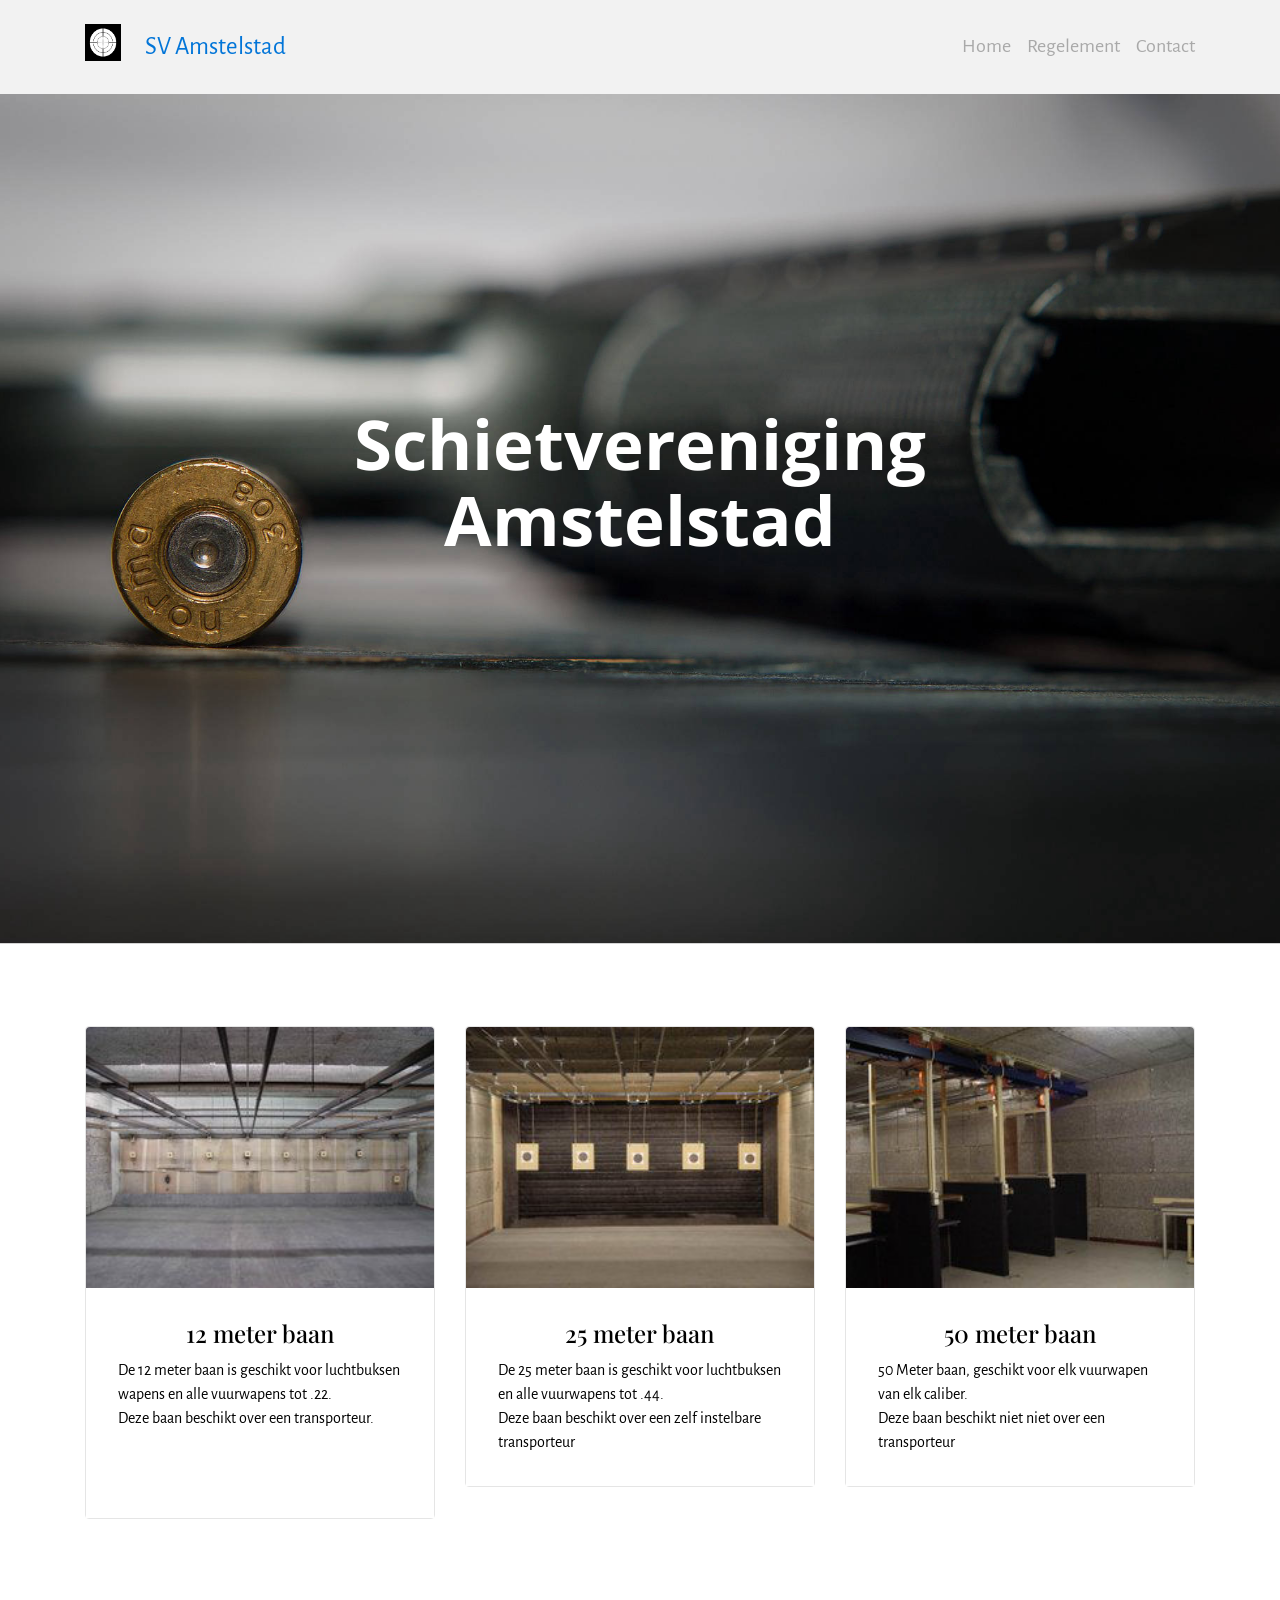
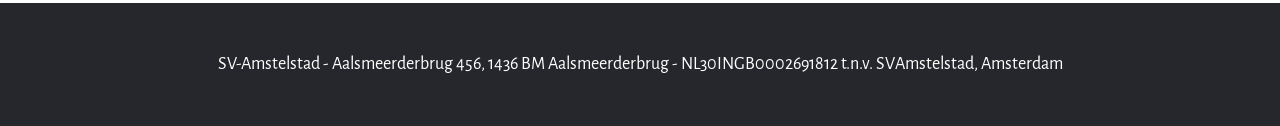
==== index.html @ 2e1fb6f9 "create github pages" ====
<!DOCTYPE html>
<html >
<head>
  <!-- Site made with Mobirise Website Builder v4.8.1, https://mobirise.com -->
  <meta charset="UTF-8">
  <meta http-equiv="X-UA-Compatible" content="IE=edge">
  <meta name="generator" content="Mobirise v4.8.1, mobirise.com">
  <meta name="viewport" content="width=device-width, initial-scale=1, minimum-scale=1">
  <link rel="shortcut icon" href="assets/images/mbr-1890x1920.jpg" type="image/x-icon">
  <meta name="description" content="">
  <title>Home</title>
  <link rel="stylesheet" href="https://fonts.googleapis.com/css?family=Playfair+Display:400,700&subset=latin,cyrillic">
  <link rel="stylesheet" href="https://fonts.googleapis.com/css?family=Alegreya+Sans:400,700&subset=latin,vietnamese,latin-ext">
  <link rel="stylesheet" href="assets/tether/tether.min.css">
  <link rel="stylesheet" href="assets/bootstrap/css/bootstrap.min.css">
  <link rel="stylesheet" href="assets/puritym/css/style.css">
  <link rel="stylesheet" href="assets/mobirise/css/mbr-additional.css" type="text/css">
  
  
  
</head>
<body>
  <nav class="navbar navbar-light mbr-navbar navbar-fixed-top" id="menu-0" data-rv-view="16" style="background-color: rgb(242, 242, 242);">
    <div class="container">
        <button class="navbar-toggler pull-right hidden-md-up" type="button" data-toggle="collapse" data-target="#exCollapsingNavbar2">
            <div class="hamburger-icon"></div>
        </button>

        <div class="clearfix"></div>
        <div class="collapse navbar-toggleable-sm" id="exCollapsingNavbar2">
            <span class="navbar-logo"><a href="index.html"><img src="assets/images/mbr-1890x1920.jpg" alt="sv-amstelstad"></a></span>
            <span><a class="navbar-brand text-primary" href="https://mobirise.com">SV Amstelstad</a></span>

            

            <ul class="nav navbar-nav pull-xs-right"><li class="nav-item"><a class="nav-link" href="index.html">Home</a></li><li class="nav-item"><a class="nav-link" href="regelement.html">Regelement</a></li><li class="nav-item"><a class="nav-link" href="contact.html">Contact</a></li></ul>
        </div>
    </div>
</nav>

<div id="header1-1" custom-code="true" data-rv-view="18" class="mbr-after-navbar"><section class="mbr-section mbr-section-full mbr-parallax-background mbr-after-navbar" data-rv-view="2" style="background-image: url(assets/images/mbr-1920x1280.jpg);">
    <div class="mbr-table-cell">
        
        <div class="container">
            <div class="row">
                <div class="col-md-8 col-md-offset-2 text-xs-center">

                    <h1 class="mbr-section-title display-1 mbr-editable-content"><strong>Schietvereniging 
</strong><div><strong>Amstelstad</strong></div></h1>
                    
                    
                </div>
            </div>
        </div>
        <a class="mbr-arrow" href="#features1-2"><i class="fa fa-angle-down"></i></a>
    </div>
</section></div>

<section class="mbr-section mbr-section-small" id="features1-2" data-rv-view="19" style="background-color: rgb(255, 255, 255); padding-top: 4.5rem; padding-bottom: 4.5rem;">
    
    <div class="container">
        <div class="row">
            <div class="col-sm-6 col-md-4">
                <div class="card cart-block">
                    <div><img src="assets/images/12-mtr-4-267x200.jpg" class="card-img-top"></div>
                    <div class="card-block">
                        <h4 class="card-title text-xs-center">12 meter baan</h4>
                        <p class="card-text">De 12 meter baan is geschikt voor luchtbuksen wapens en alle vuurwapens tot .22.
<br>Deze baan beschikt over een transporteur.<br></p><div><br></div><p></p>
                        
                    </div>
                </div>
            </div>
            <div class="col-sm-6 col-md-4">
                <div class="card cart-block">
                    <div><img src="assets/images/25-mtr-5-267x200.jpg" class="card-img-top"></div>
                    <div class="card-block">
                        <h4 class="card-title text-xs-center">25 meter baan</h4>
                        <p class="card-text">De 25 meter baan is geschikt voor luchtbuksen en alle vuurwapens tot .44.
<br>Deze baan beschikt over een zelf instelbare transporteur</p>
                        
                    </div>
                </div>
            </div>
            <div class="col-sm-6 col-md-4">
                <div class="card cart-block">
                    <div><img src="assets/images/25-mtr-2-267x200.jpg" class="card-img-top"></div>
                    <div class="card-block">
                        <h4 class="card-title text-xs-center">50 meter baan</h4>
                        <p class="card-text">50 Meter baan, geschikt voor elk vuurwapen van elk caliber.
<br>Deze baan beschikt niet niet over een transporteur</p>
                        
                    </div>
                </div>
            </div>
            
        </div>
    </div>
</section>

<footer class="mbr-section mbr-section-nopadding mbr-footer" id="footer1-4" data-rv-view="22" style="background-color: rgb(38, 39, 44); padding-top: 3rem; padding-bottom: 1.98rem;">
    
    <div class="container">
        <p>SV-Amstelstad - Aalsmeerderbrug 456, 1436 BM Aalsmeerderbrug - NL30INGB0002691812 t.n.v. SVAmstelstad, Amsterdam<br></p>
    </div>
</footer>


  <script src="assets/web/assets/jquery/jquery.min.js"></script>
  <script src="assets/tether/tether.min.js"></script>
  <script src="assets/bootstrap/js/bootstrap.min.js"></script>
  <script src="assets/smooth-scroll/smooth-scroll.js"></script>
  <script src="assets/jarallax/jarallax.js"></script>
  <script src="assets/puritym/js/script.js"></script>
  
  
</body>
</html>
---- assets/puritym/css/style.css ----
.engine {
	position: absolute;
	text-indent: -2400px;
	text-align: center;
	padding: 0;
	top: 0;
	left: -2400px;
}/**
 * BOOTSTRAP CUSTOM
 */
.container {
  position: relative; }

.btn {
  margin-bottom: 0.5rem; }
  .btn + .btn {
    margin-left: 1rem; }

.btn-white {
  background: #fff;
  color: inherit; }

.btn-black {
  background: #000;
  color: #fff; }

.btn-social,
.btn-social:hover,
.btn-social:active,
.btn-social:focus {
  color: #fff; }

.display-1 {
  font-size: 4.3rem;
  margin-top: 3.9rem;
  margin-bottom: 2.8rem; }

.display-2 {
  font-size: 3.5rem;
  margin-top: 3.5rem;
  margin-bottom: 2.5rem; }

.display-3 {
  font-size: 2.8rem;
  margin-top: 3.2rem;
  margin-bottom: 2rem; }

.display-4 {
  font-size: 2.3rem;
  margin-top: 2.3rem;
  margin-bottom: 1.8rem; }

p.lead,
.lead p {
  margin-bottom: 2rem; }

.card .card-img-top {
  width: 100%; }

.card-block {
  background-color: #fff; }

@media (min-width: 768px) {
  .col-md-4:nth-of-type(3n+1) {
    clear: left; } }
@media (min-width: 544px) and (max-width: 767px) {
  .col-md-4:nth-of-type(odd) {
    clear: left; } }
.row.no-gutter {
  margin-left: 0;
  margin-right: 0; }

.row.no-gutter > [class*=col-]:not(:first-child),
.row.no-gutter > [class*=col-]:not(:last-child) {
  padding-right: 0;
  padding-left: 0; }

blockquote {
  padding: .5rem 1rem;
  margin: 0 0 1rem;
  margin-bottom: 1rem;
  font-size: 1.25rem;
  border-left: .25rem solid #f1c050; }

/**
 * TYPOGRAPHY
 */
body {
  font-family: "Alegreya Sans", sans-serif; }

h1, h2, h3, h4, h5, h6,
.h1, .h2, .h3, .h4, .h5, .h6,
.display-1, .display-2, .display-3, .display-4 {
  font-family: "Playfair Display", sans-serif; }

/**
 * MAPS
 */
@-webkit-keyframes mapCircleLoading {
  from {
    -webkit-transform: rotate(0deg); }
  to {
    -webkit-transform: rotate(359deg); } }
@keyframes mapCircleLoading {
  from {
    transform: rotate(0deg); }
  to {
    transform: rotate(359deg); } }
.mbr-map {
  position: relative; }
  .mbr-map iframe {
    height: 100%;
    width: 100%; }
  .mbr-map [data-state-details] {
    color: #6b6763;
    font-family: "Alegreya Sans", sans-serif;
    font-size: 1.25rem;
    height: 1.5em;
    margin-top: -0.75em;
    padding-left: 20px;
    padding-right: 20px;
    position: absolute;
    text-align: center;
    top: 50%;
    width: 100%; }
  .mbr-map[data-state] {
    background: #e9e5dc; }
  .mbr-map[data-state="loading"] [data-state-details] {
    display: none; }
  .mbr-map[data-state="loading"]::after {
    content: "";
    -webkit-animation: mapCircleLoading .6s infinite linear;
    animation: mapCircleLoading .6s infinite linear;
    border-radius: 50%;
    border: 6px rgba(255, 255, 255, 0.35) solid;
    border-top-color: #fff;
    height: 40px;
    left: 50%;
    margin-left: -20px;
    margin-top: -20px;
    position: absolute;
    top: 50%;
    width: 40px; }

/**
 * SECTIONS
 */
.mbr-section {
  position: relative;
  padding-top: 9rem;
  padding-bottom: 9rem;
  background-position: 50% 50%;
  background-repeat: no-repeat;
  background-size: cover; }

.mbr-section-full {
  display: table;
  width: 100%;
  height: 100vh;
  padding-top: 0;
  padding-bottom: 0; }

.mbr-section-small {
  padding-top: 4.5rem;
  padding-bottom: 4.5rem; }

.mbr-section-nopadding {
  padding-top: 0;
  padding-bottom: 0; }

.mbr-section-title {
  margin-top: 0; }

.mbr-table {
  display: table; }

.mbr-table-cell {
  position: relative;
  display: table-cell;
  vertical-align: middle;
  padding-top: 9rem;
  padding-bottom: 9rem; }

.mbr-inner-padding {
  padding: 4rem; }

/* footer */
.mbr-footer {
  color: #fff; }
  .mbr-footer .mbr-map,
  .mbr-footer .mbr-google-map {
    height: 300px; }
  .mbr-footer .form-control {
    color: #fff;
    background-color: #26272c;
    border-color: #1b1c20; }
  .mbr-footer ul {
    list-style-type: none;
    padding: 0; }
    .mbr-footer ul li {
      position: relative;
      padding-left: 1.2rem; }
      .mbr-footer ul li:before {
        content: '';
        position: absolute;
        margin-left: -1.2rem;
        width: 10px;
        height: 1px;
        top: 50%;
        background-color: #fff; }

footer.mbr-footer {
  padding-top: 3rem;
  padding-bottom: 2rem; }

/**
 * NAVBAR
 */
.mbr-navbar {
  position: absolute;
  top: 0;
  right: 0;
  left: 0;
  padding: 1.5rem 1rem;
  background-color: #fff;
  z-index: 1030; }
  .mbr-navbar.navbar-fixed-top {
    position: fixed; }
  .mbr-navbar.navbar-transparent {
    background-color: transparent; }
  .mbr-navbar .navbar-logo {
    margin-right: 1.5rem;
    float: left; }
  .mbr-navbar .navbar-logo,
  .mbr-navbar .navbar-logo img {
    height: 37px; }
  .mbr-navbar .navbar-brand {
    margin-right: 1.5rem; }
  .mbr-navbar .navbar-divider,
  .mbr-navbar .navbar-nav .nav-item + .nav-item,
  .mbr-navbar .navbar-nav .nav-link + .nav-link {
    margin-left: 1rem; }
  .mbr-navbar .navbar-nav + .navbar-nav {
    margin-right: 20px; }

.mbr-navbar .hamburger-icon, .navbar-dropdown .hamburger-icon {
  content: "";
  width: 16px;
  -webkit-box-shadow: 0 -6px 0 1px,0 0 0 1px,0 6px 0 1px;
  -moz-box-shadow: 0 -6px 0 1px,0 0 0 1px,0 6px 0 1px;
  box-shadow: 0 -6px 0 1px,0 0 0 1px,0 6px 0 1px; }

/**
 * HELPERS
 */
/* Colors */
.text-white {
  color: #fff !important; }

.text-black {
  color: #000 !important; }

/**
 * Mobirise Classes
 */
.mbr-after-navbar:before {
  content: "";
  display: block;
  height: 54px; }

.mbr-section__container--first {
  padding-bottom: 1rem; }

.mbr-section__container--middle {
  padding-top: 1rem;
  padding-bottom: 1rem; }

.mbr-section__container--last {
  padding-top: 1rem; }

.mbr-overlay,
.mbr-background-video,
.mbr-background-video-preview {
  position: absolute;
  bottom: 0;
  left: 0;
  right: 0;
  top: 0; }

.mbr-overlay {
  background-color: #fff;
  opacity: 0.5;
  z-index: 1; }
  .mbr-overlay ~ * {
    z-index: 2; }

.mbr-background-video-preview {
  z-index: 0 !important; }

.mbr-figure {
  display: block;
  overflow: hidden;
  position: relative;
  width: 100%;
  margin: 0; }
  .mbr-figure img, .mbr-figure iframe {
    display: block;
    width: 100%; }
  .mbr-figure .mbr-figure-caption {
    width: 100%;
    padding: 1.5rem 0;
    background-color: #FFF8E0; }
  .mbr-figure .mbr-figure-caption-over {
    position: absolute;
    bottom: 0;
    background-color: rgba(255, 255, 255, 0.5); }

.mbr-map,
.mbr-google-map {
  height: 400px; }

.mbr-arrow {
  position: absolute;
  text-align: center;
  font-size: 35px;
  bottom: 71px;
  left: 50%;
  width: 30px;
  margin-left: -15px;
  line-height: 1px;
  padding: 0 20px;
  -webkit-animation: floating-arrow 1.6s infinite ease-in-out 0s;
  -o-animation: floating-arrow 1.6s infinite ease-in-out 0s;
  animation: floating-arrow 1.6s infinite ease-in-out 0s; }
  .mbr-arrow, .mbr-arrow:hover, .mbr-arrow:focus {
    color: inherit; }

@-webkit-keyframes floating-arrow {
  from {
    -webkit-transform: translateY(0);
    transform: translateY(0); }
  65% {
    -webkit-transform: translateY(11px);
    transform: translateY(11px); }
  to {
    -webkit-transform: translateY(0);
    transform: translateY(0); } }
@-o-keyframes floating-arrow {
  from {
    -webkit-transform: translateY(0);
    transform: translateY(0); }
  65% {
    -webkit-transform: translateY(11px);
    transform: translateY(11px); }
  to {
    -webkit-transform: translateY(0);
    transform: translateY(0); } }
@keyframes floating-arrow {
  from {
    -webkit-transform: translateY(0);
    transform: translateY(0); }
  65% {
    -webkit-transform: translateY(11px);
    transform: translateY(11px); }
  to {
    -webkit-transform: translateY(0);
    transform: translateY(0); } }
@media (max-width: 767px) {
  .mbr-arrow {
    bottom: 41px; } }
@media (max-width: 320px) {
  .mbr-arrow {
    bottom: 21px;
    text-align: center; } }
@media all and (device-width: 320px) and (device-height: 568px) and (orientation: portrait) {
  .mbr-arrow {
    bottom: 31px; } }
/*-------

   Slider

-------*/
.mbr-slider .carousel-inner > .active,
.mbr-slider .carousel-inner > .next,
.mbr-slider .carousel-inner > .prev {
  display: table; }

.mbr-slider .carousel-control {
  background-image: none;
  width: 54px;
  height: 54px;
  top: 50%;
  margin-top: -27px;
  line-height: 54px;
  border-radius: 27px;
  color: inherit;
  background: #fff;
  border: 1px solid #000;
  opacity: 1;
  text-shadow: none;
  z-index: 5;
  -webkit-transition: all 0.2s ease-in-out 0s;
  -o-transition: all 0.2s ease-in-out 0s;
  transition: all 0.2s ease-in-out 0s; }

.mbr-slider .carousel-control .icon-next,
.mbr-slider .carousel-control .icon-prev {
  margin-top: -18px;
  font-size: 30px; }

.mbr-slider .carousel-control.left {
  margin-left: 2rem; }

.mbr-slider .carousel-control.right {
  margin-right: 2rem; }

.mbr-slider .carousel-control:hover {
  background: #000;
  color: #fff; }

.mbr-slider .carousel-indicators {
  bottom: 0; }

.mbr-slider .carousel-indicators li,
.mbr-slider .carousel-indicators .active {
  width: 15px;
  height: 15px;
  margin: 3px;
  border: 1px solid #000; }

.mbr-slider .carousel-indicators .active {
  background-color: #000; }

.mbr-slider .mbr-overlay {
  z-index: 0; }

@media (max-width: 767px) {
  .mbr-slider .carousel-control {
    top: auto;
    bottom: 20px; }

  .mbr-slider > .container .carousel-control {
    margin-bottom: 0px; } }
/* boxed slider */
.mbr-slider > .boxed-slider {
  position: relative;
  padding: 93px 0; }

.mbr-slider > .boxed-slider > div {
  position: relative; }

.mbr-slider > .container img {
  width: 100%; }

.mbr-slider > .container img + .row {
  position: absolute;
  top: 50%;
  left: 0;
  right: 0;
  -webkit-transform: translateY(-50%);
  -moz-transform: translateY(-50%);
  transform: translateY(-50%); }

.mbr-slider .mbr-section {
  padding: 0;
  background-attachment: scroll; }

.mbr-slider .mbr-table-cell {
  padding: 0; }

.mbr-slider > .container .carousel-indicators {
  margin-bottom: 3px; }

/* article slider */
.mbr-slider > .article-slider .mbr-section,
.mbr-slider > .article-slider .mbr-section .mbr-table-cell {
  padding-top: 0;
  padding-bottom: 0; }

/*-------

   Gallery

-------*/
.mbr-gallery .mbr-gallery-item {
  position: relative;
  display: inline-block;
  width: 25%; }
  @media (max-width: 768px) {
    .mbr-gallery .mbr-gallery-item {
      width: 50%; } }
  @media (max-width: 400px) {
    .mbr-gallery .mbr-gallery-item {
      width: 100%; } }

.mbr-gallery .mbr-gallery-item > a {
  position: relative;
  display: block;
  background: #fff;
  outline: none; }

.mbr-gallery .mbr-gallery-item img {
  width: 100%;
  opacity: 1;
  -webkit-transition: .2s opacity ease-in-out;
  transition: .2s opacity ease-in-out; }

.mbr-gallery .mbr-gallery-item > a:hover img {
  opacity: 0.9; }

.mbr-gallery .mbr-gallery-item .icon {
  position: absolute;
  font-size: 30px;
  top: 50%;
  left: 50%;
  color: #000;
  opacity: 0;
  -webkit-transform: translateX(-50%) translateY(-50%);
  transform: translateX(-50%) translateY(-50%);
  -webkit-transition: .2s opacity ease-in-out;
  transition: .2s opacity ease-in-out; }

.mbr-gallery .mbr-gallery-item > a:hover .icon {
  opacity: 1; }

/* remove spacing */
.mbr-gallery .mbr-gallery-row.no-gutter {
  margin: 0; }

.mbr-gallery .mbr-gallery-row.no-gutter .mbr-gallery-item {
  padding: 0; }

/* container */
.mbr-gallery .container.mbr-gallery-layout-default {
  padding: 93px 0; }

/* fix horizontal scrollbar */
.mbr-gallery .mbr-gallery-layout-default,
.mbr-gallery .mbr-gallery-layout-article {
  overflow: hidden; }

/* lightbox */
.mbr-gallery .modal {
  position: fixed;
  overflow: hidden;
  padding-right: 0 !important; }

.mbr-gallery .modal-body {
  padding: 0; }

.mbr-gallery .modal-body img {
  width: 100%; }

.mbr-gallery .modal .close {
  position: absolute;
  background-image: none;
  font-size: 20px;
  width: 54px;
  height: 54px;
  border-radius: 27px;
  color: #000;
  top: 2rem;
  right: 2rem;
  line-height: 54px;
  opacity: 1;
  border: 1px solid #000;
  text-align: center;
  text-shadow: none;
  z-index: 5;
  -webkit-transition: all 0.2s ease-in-out 0s;
  -o-transition: all 0.2s ease-in-out 0s;
  transition: all 0.2s ease-in-out 0s; }

.mbr-gallery .modal .close:hover {
  background: #000;
  color: #fff; }

/* modal back color opacity */
.modal-backdrop.in {
  opacity: 0.8;
  filter: alpha(opacity=80); }

@media (max-width: 768px) {
  .mbr-gallery .modal-dialog {
    margin: 10px auto; }

  .mbr-gallery .carousel-indicators,
  .mbr-gallery .carousel-control,
  .mbr-gallery .modal .close {
    position: fixed; } }
/* fix fade in effect */
.mbr-gallery .modal.fade .modal-dialog {
  margin-top: -100px;
  -webkit-transition: margin-top 0.3s ease-out;
  -moz-transition: margin-top 0.3s ease-out;
  -o-transition: margin-top 0.3s ease-out;
  transition: margin-top 0.3s ease-out; }

.mbr-gallery .modal.in .modal-dialog,
.mbr-gallery .modal.fade .modal-dialog {
  -webkit-transform: none;
  -ms-transform: none;
  -o-transform: none;
  transform: none; }

.mbr-gallery .modal.in .modal-dialog {
  margin-top: 30px; }

/* iconfont default styling */
/* for buttons */
.mbr-iconfont.mbr-iconfont-btn,
.mbr-buttons__btn .mbr-iconfont {
  padding-right: 0.3em;
  font-size: 1.5em;
  line-height: 0.5em;
  vertical-align: text-bottom;
  position: relative;
  top: -0.1em;
  text-decoration: none; }

/* menu links */
.mbr-iconfont.mbr-iconfont-btn-parent,
.mbr-buttons__link .mbr-iconfont {
  padding-right: 0.3em;
  font-size: 1.3em;
  top: -0.2em;
  position: relative;
  vertical-align: middle; }

/* msg-box4 */
.mbr-iconfont.mbr-iconfont-msg-box4,
.mbr-iconfont.mbr-iconfont-msg-box5 {
  font-size: 357px;
  text-decoration: none;
  color: #000; }

/*menu logo */
.mbr-iconfont.mbr-iconfont-menu,
.mbr-iconfont.mbr-iconfont-ext__menu {
  font-size: 37px;
  text-decoration: none;
  color: rgba(0, 0, 0, 0.8); }

/* contacts1 */
.mbr-iconfont.mbr-iconfont-contacts1 {
  font-size: 119px;
  text-decoration: none;
  color: #9C9C9C; }

.mbr-iconfont.mbr-iconfont-features1 {
  font-size: 140px;
  text-decoration: none;
  text-align: center;
  display: block;
  margin-top: 0.2em; }

.mbr-table-cell-lg {
  position: relative;
  display: table-cell;
  vertical-align: middle;
  padding-top: 0;
  padding-bottom: 0;
  float: none; }

@media (max-width: 991px) {
  .mbr-table-cell-lg {
    display: block; } }
/*image-resize*/
.image-size .mbr-figure {
  text-align: center; }

@media (max-width: 991px) {
  .image-size {
    width: 100% !important; }
    .image-size .mbr-iconfont {
      font-size: 260px !important; } }

/*# sourceMappingURL=style.css.map */
---- assets/mobirise/css/mbr-additional.css ----
@import url(https://fonts.googleapis.com/css?family=Open+Sans:400,300,700);
#menu-0 .navbar-toggler {
  color: #000;
}
#menu-0 .navbar-brand {
  font-size: 25px;
}
#menu-0 .nav-link {
  font-size: 20px;
}
#header1-1 {
  
}
#header1-1 H1 {
  font-family: 'Open Sans', sans-serif;
  color: #ffffff;
}
#footer1-4 P {
  text-align: center;
  font-size: 18px;
}
#menu-5 .navbar-toggler {
  color: #000;
}
#menu-5 .navbar-brand {
  font-size: 25px;
}
#menu-5 .nav-link {
  font-size: 20px;
}
#header3-b H3 {
  text-align: center;
}
#footer1-6 P {
  text-align: center;
  font-size: 18px;
}

#menu-d .navbar-toggler {
  color: #000;
}
#menu-d .navbar-brand {
  font-size: 25px;
}
#menu-d .nav-link {
  font-size: 20px;
}
#footer1-e P {
  text-align: center;
  font-size: 18px;
}
#form1-f .mbr-section-title {
  font-family: 'Open Sans', sans-serif;
}
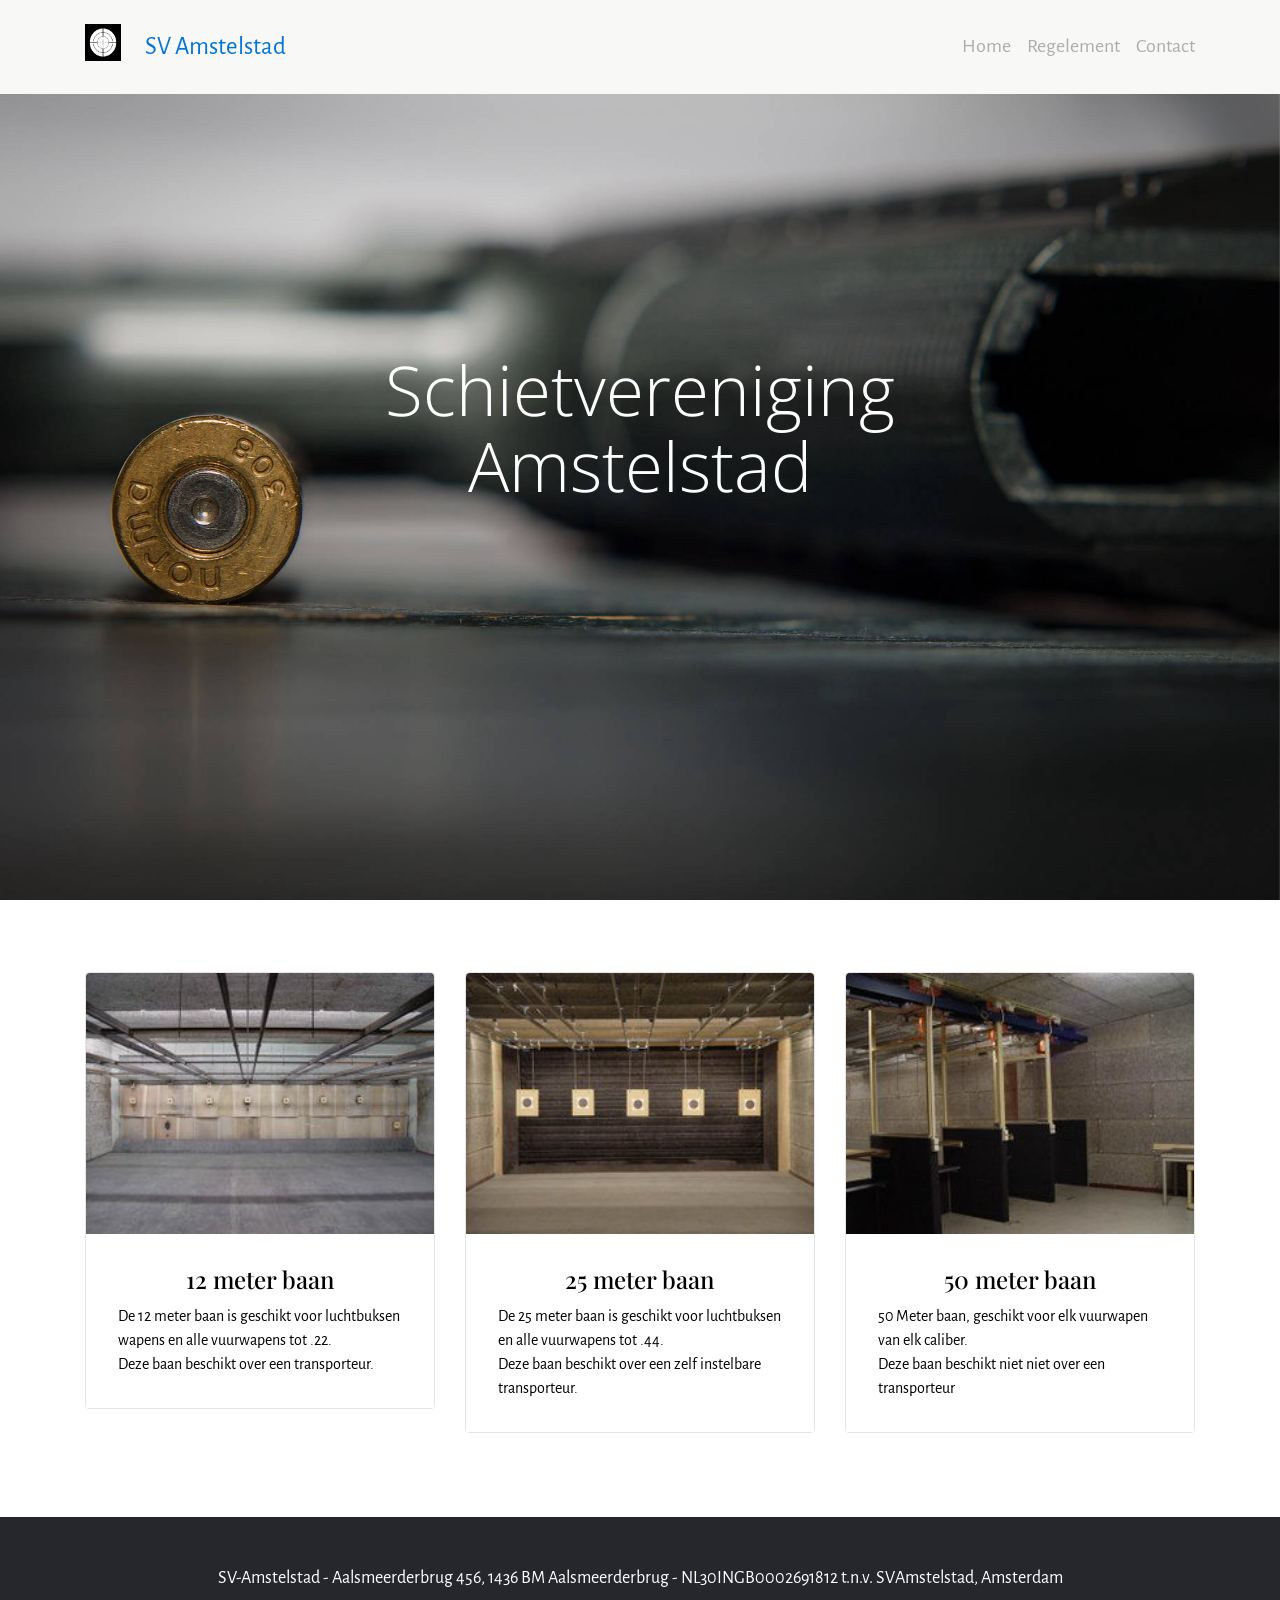
==== commit 6b1e7530: "create github pages" ====
--- a/index.html
+++ b/index.html
@@ -20,7 +20,7 @@
   
 </head>
 <body>
-  <nav class="navbar navbar-light mbr-navbar navbar-fixed-top" id="menu-0" data-rv-view="16" style="background-color: rgb(242, 242, 242);">
+  <div id="menu-0" custom-code="true" data-rv-view="0"><nav class="navbar navbar-light mbr-navbar navbar-fixed-top" data-rv-view="0" style="background-color: rgb(248, 248, 246);">
     <div class="container">
         <button class="navbar-toggler pull-right hidden-md-up" type="button" data-toggle="collapse" data-target="#exCollapsingNavbar2">
             <div class="hamburger-icon"></div>
@@ -29,24 +29,23 @@
         <div class="clearfix"></div>
         <div class="collapse navbar-toggleable-sm" id="exCollapsingNavbar2">
             <span class="navbar-logo"><a href="index.html"><img src="assets/images/mbr-1890x1920.jpg" alt="sv-amstelstad"></a></span>
-            <span><a class="navbar-brand text-primary" href="https://mobirise.com">SV Amstelstad</a></span>
+            <span><a class="navbar-brand text-primary mbr-editable-button" href="https://mobirise.com">SV Amstelstad</a></span>
 
             
 
-            <ul class="nav navbar-nav pull-xs-right"><li class="nav-item"><a class="nav-link" href="index.html">Home</a></li><li class="nav-item"><a class="nav-link" href="regelement.html">Regelement</a></li><li class="nav-item"><a class="nav-link" href="contact.html">Contact</a></li></ul>
+            <ul class="nav navbar-nav pull-xs-right"><li class="nav-item"><a class="nav-link mbr-editable-menu-item" href="index.html">Home</a></li><li class="nav-item"><a class="nav-link mbr-editable-menu-item" href="regelement.html">Regelement</a></li><li class="nav-item"><a class="nav-link mbr-editable-menu-item" href="contact.html">Contact</a></li></ul>
         </div>
     </div>
-</nav>
+</nav></div>
 
-<div id="header1-1" custom-code="true" data-rv-view="18" class="mbr-after-navbar"><section class="mbr-section mbr-section-full mbr-parallax-background mbr-after-navbar" data-rv-view="2" style="background-image: url(assets/images/mbr-1920x1280.jpg);">
+<section class="mbr-section mbr-section-full mbr-parallax-background mbr-after-navbar" id="header1-i" data-rv-view="2" style="background-image: url(assets/images/mbr-1920x1280.jpg);">
     <div class="mbr-table-cell">
         
         <div class="container">
             <div class="row">
                 <div class="col-md-8 col-md-offset-2 text-xs-center">
 
-                    <h1 class="mbr-section-title display-1 mbr-editable-content"><strong>Schietvereniging 
-</strong><div><strong>Amstelstad</strong></div></h1>
+                    <h1 class="mbr-section-title display-1">Schietvereniging<br>Amstelstad</h1>
                     
                     
                 </div>
@@ -54,9 +53,9 @@
         </div>
         <a class="mbr-arrow" href="#features1-2"><i class="fa fa-angle-down"></i></a>
     </div>
-</section></div>
+</section>
 
-<section class="mbr-section mbr-section-small" id="features1-2" data-rv-view="19" style="background-color: rgb(255, 255, 255); padding-top: 4.5rem; padding-bottom: 4.5rem;">
+<section class="mbr-section mbr-section-small" id="features1-2" data-rv-view="5" style="background-color: rgb(255, 255, 255); padding-top: 4.5rem; padding-bottom: 4.5rem;">
     
     <div class="container">
         <div class="row">
@@ -66,7 +65,7 @@
                     <div class="card-block">
                         <h4 class="card-title text-xs-center">12 meter baan</h4>
                         <p class="card-text">De 12 meter baan is geschikt voor luchtbuksen wapens en alle vuurwapens tot .22.
-<br>Deze baan beschikt over een transporteur.<br></p><div><br></div><p></p>
+<br>Deze baan beschikt over een transporteur.</p>
                         
                     </div>
                 </div>
@@ -77,7 +76,7 @@
                     <div class="card-block">
                         <h4 class="card-title text-xs-center">25 meter baan</h4>
                         <p class="card-text">De 25 meter baan is geschikt voor luchtbuksen en alle vuurwapens tot .44.
-<br>Deze baan beschikt over een zelf instelbare transporteur</p>
+<br>Deze baan beschikt over een zelf instelbare transporteur.</p>
                         
                     </div>
                 </div>
@@ -98,7 +97,7 @@
     </div>
 </section>
 
-<footer class="mbr-section mbr-section-nopadding mbr-footer" id="footer1-4" data-rv-view="22" style="background-color: rgb(38, 39, 44); padding-top: 3rem; padding-bottom: 1.98rem;">
+<footer class="mbr-section mbr-section-nopadding mbr-footer" id="footer1-4" data-rv-view="8" style="background-color: rgb(38, 39, 44); padding-top: 3rem; padding-bottom: 1.98rem;">
     
     <div class="container">
         <p>SV-Amstelstad - Aalsmeerderbrug 456, 1436 BM Aalsmeerderbrug - NL30INGB0002691812 t.n.v. SVAmstelstad, Amsterdam<br></p>
--- a/assets/mobirise/css/mbr-additional.css
+++ b/assets/mobirise/css/mbr-additional.css
@@ -1,4 +1,5 @@
 @import url(https://fonts.googleapis.com/css?family=Open+Sans:400,300,700);
+
 #menu-0 .navbar-toggler {
   color: #000;
 }
@@ -8,12 +9,9 @@
 #menu-0 .nav-link {
   font-size: 20px;
 }
-#header1-1 {
-  
-}
-#header1-1 H1 {
+#header1-i H1 {
+  color: #ffffff;
   font-family: 'Open Sans', sans-serif;
-  color: #ffffff;
 }
 #footer1-4 P {
   text-align: center;
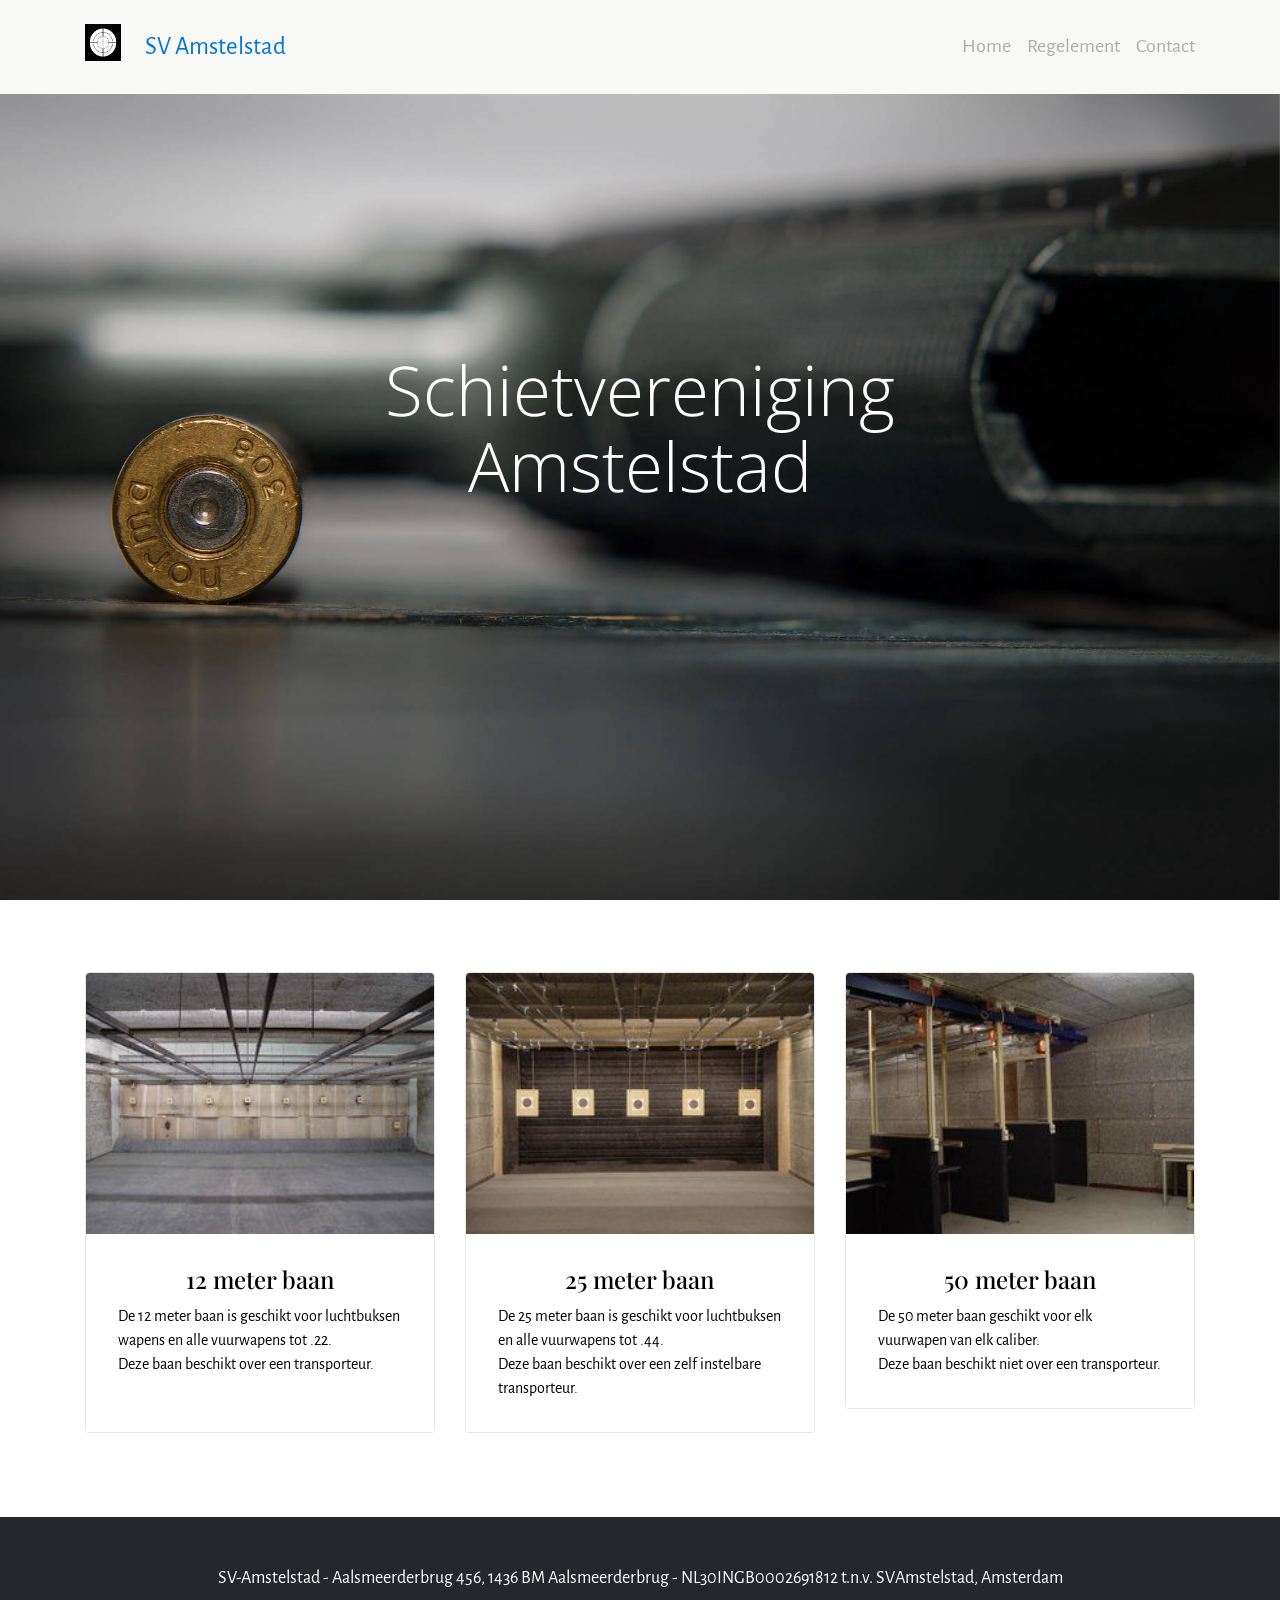
==== commit e91c743f: "create github pages" ====
--- a/index.html
+++ b/index.html
@@ -65,7 +65,7 @@
                     <div class="card-block">
                         <h4 class="card-title text-xs-center">12 meter baan</h4>
                         <p class="card-text">De 12 meter baan is geschikt voor luchtbuksen wapens en alle vuurwapens tot .22.
-<br>Deze baan beschikt over een transporteur.</p>
+<br>Deze baan beschikt over een transporteur.<br><br></p>
                         
                     </div>
                 </div>
@@ -86,8 +86,8 @@
                     <div><img src="assets/images/25-mtr-2-267x200.jpg" class="card-img-top"></div>
                     <div class="card-block">
                         <h4 class="card-title text-xs-center">50 meter baan</h4>
-                        <p class="card-text">50 Meter baan, geschikt voor elk vuurwapen van elk caliber.
-<br>Deze baan beschikt niet niet over een transporteur</p>
+                        <p class="card-text">De 50 meter baan geschikt voor elk vuurwapen van elk caliber.
+<br>Deze baan beschikt niet over een transporteur.</p>
                         
                     </div>
                 </div>
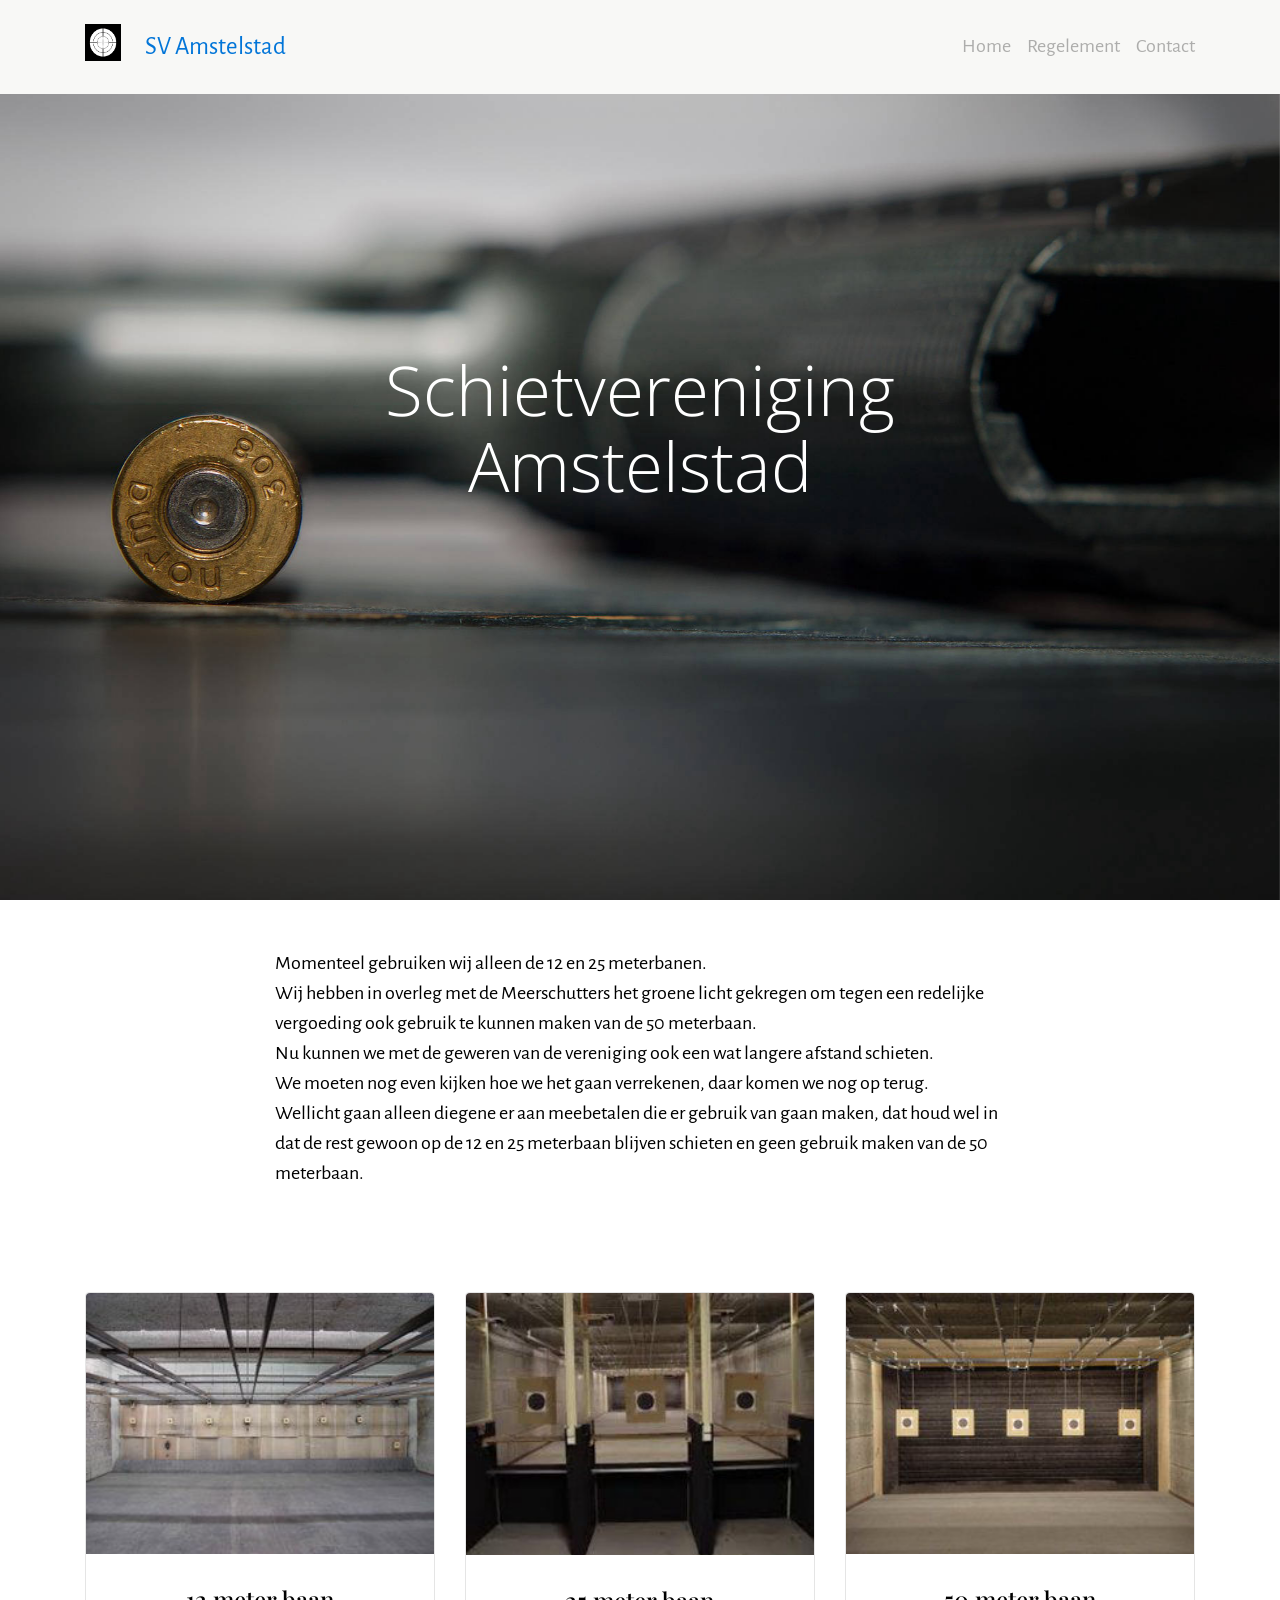
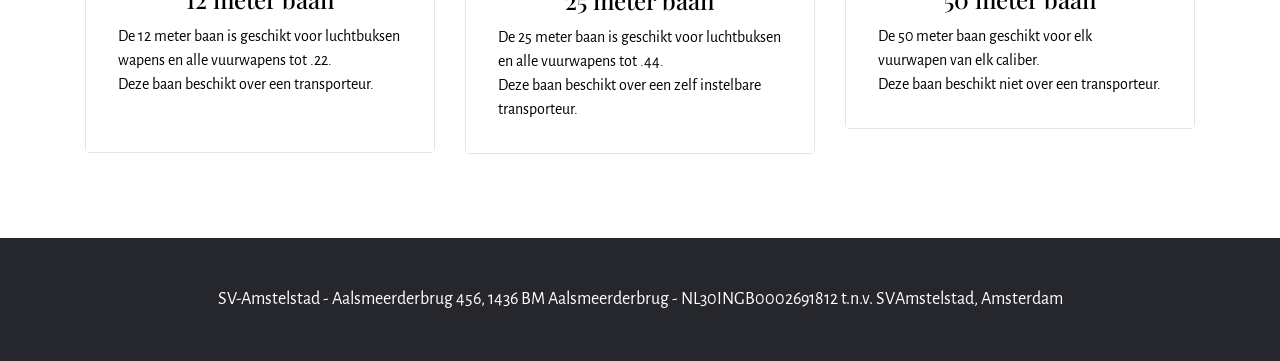
==== commit 6260b719: "create github pages" ====
--- a/index.html
+++ b/index.html
@@ -51,7 +51,22 @@
                 </div>
             </div>
         </div>
-        <a class="mbr-arrow" href="#features1-2"><i class="fa fa-angle-down"></i></a>
+        <a class="mbr-arrow" href="#msg-box3-n"><i class="fa fa-angle-down"></i></a>
+    </div>
+</section>
+
+<section class="mbr-section" id="msg-box3-n" data-rv-view="37" style="background-color: rgb(255, 255, 255); padding-top: 3rem; padding-bottom: 0rem;">
+    
+    <div class="container">
+        <div class="row text-xs-center">
+            <div class="col-sm-8 col-sm-offset-2">
+                
+                
+
+                <div class="lead"><p><span style="font-size: 1.25rem;">Momenteel gebruiken wij alleen de 12 en 25 meterbanen.<br></span><span style="font-size: 1.25rem;">Wij hebben in overleg met de Meerschutters het groene licht gekregen om tegen een redelijke<br></span><span style="font-size: 1.25rem;">vergoeding ook gebruik te kunnen maken van de 50 meterbaan.<br></span><span style="font-size: 1.25rem;">Nu kunnen we met de geweren van de vereniging ook een wat langere afstand schieten.<br></span><span style="font-size: 1.25rem;">We moeten nog even kijken hoe we het gaan verrekenen, daar komen we nog op terug.<br></span><span style="font-size: 1.25rem;">Wellicht gaan alleen diegene er aan meebetalen die er gebruik van gaan maken, dat houd wel in dat de rest gewoon op de 12 en 25 meterbaan blijven schieten en geen gebruik maken van de 50 meterbaan.&nbsp;</span></p></div>
+                
+            </div>
+        </div>
     </div>
 </section>
 
@@ -72,7 +87,7 @@
             </div>
             <div class="col-sm-6 col-md-4">
                 <div class="card cart-block">
-                    <div><img src="assets/images/25-mtr-5-267x200.jpg" class="card-img-top"></div>
+                    <div><img src="assets/images/25m-baan-299x225.jpg" class="card-img-top"></div>
                     <div class="card-block">
                         <h4 class="card-title text-xs-center">25 meter baan</h4>
                         <p class="card-text">De 25 meter baan is geschikt voor luchtbuksen en alle vuurwapens tot .44.
@@ -83,7 +98,7 @@
             </div>
             <div class="col-sm-6 col-md-4">
                 <div class="card cart-block">
-                    <div><img src="assets/images/25-mtr-2-267x200.jpg" class="card-img-top"></div>
+                    <div><img src="assets/images/25-mtr-5-267x200.jpg" class="card-img-top"></div>
                     <div class="card-block">
                         <h4 class="card-title text-xs-center">50 meter baan</h4>
                         <p class="card-text">De 50 meter baan geschikt voor elk vuurwapen van elk caliber.
--- a/assets/mobirise/css/mbr-additional.css
+++ b/assets/mobirise/css/mbr-additional.css
@@ -12,6 +12,15 @@
 #header1-i H1 {
   color: #ffffff;
   font-family: 'Open Sans', sans-serif;
+}
+#msg-box3-n .mbr-header .mbr-header__text {
+  text-align: center;
+}
+#msg-box3-n .mbr-header .mbr-header__subtext {
+  text-align: center;
+}
+#msg-box3-n .lead P {
+  text-align: left;
 }
 #footer1-4 P {
   text-align: center;
@@ -50,3 +59,16 @@
 #form1-f .mbr-section-title {
   font-family: 'Open Sans', sans-serif;
 }
+#menu-j .navbar-toggler {
+  color: #000;
+}
+#menu-j .navbar-brand {
+  font-size: 25px;
+}
+#menu-j .nav-link {
+  font-size: 20px;
+}
+#footer1-k P {
+  text-align: center;
+  font-size: 18px;
+}
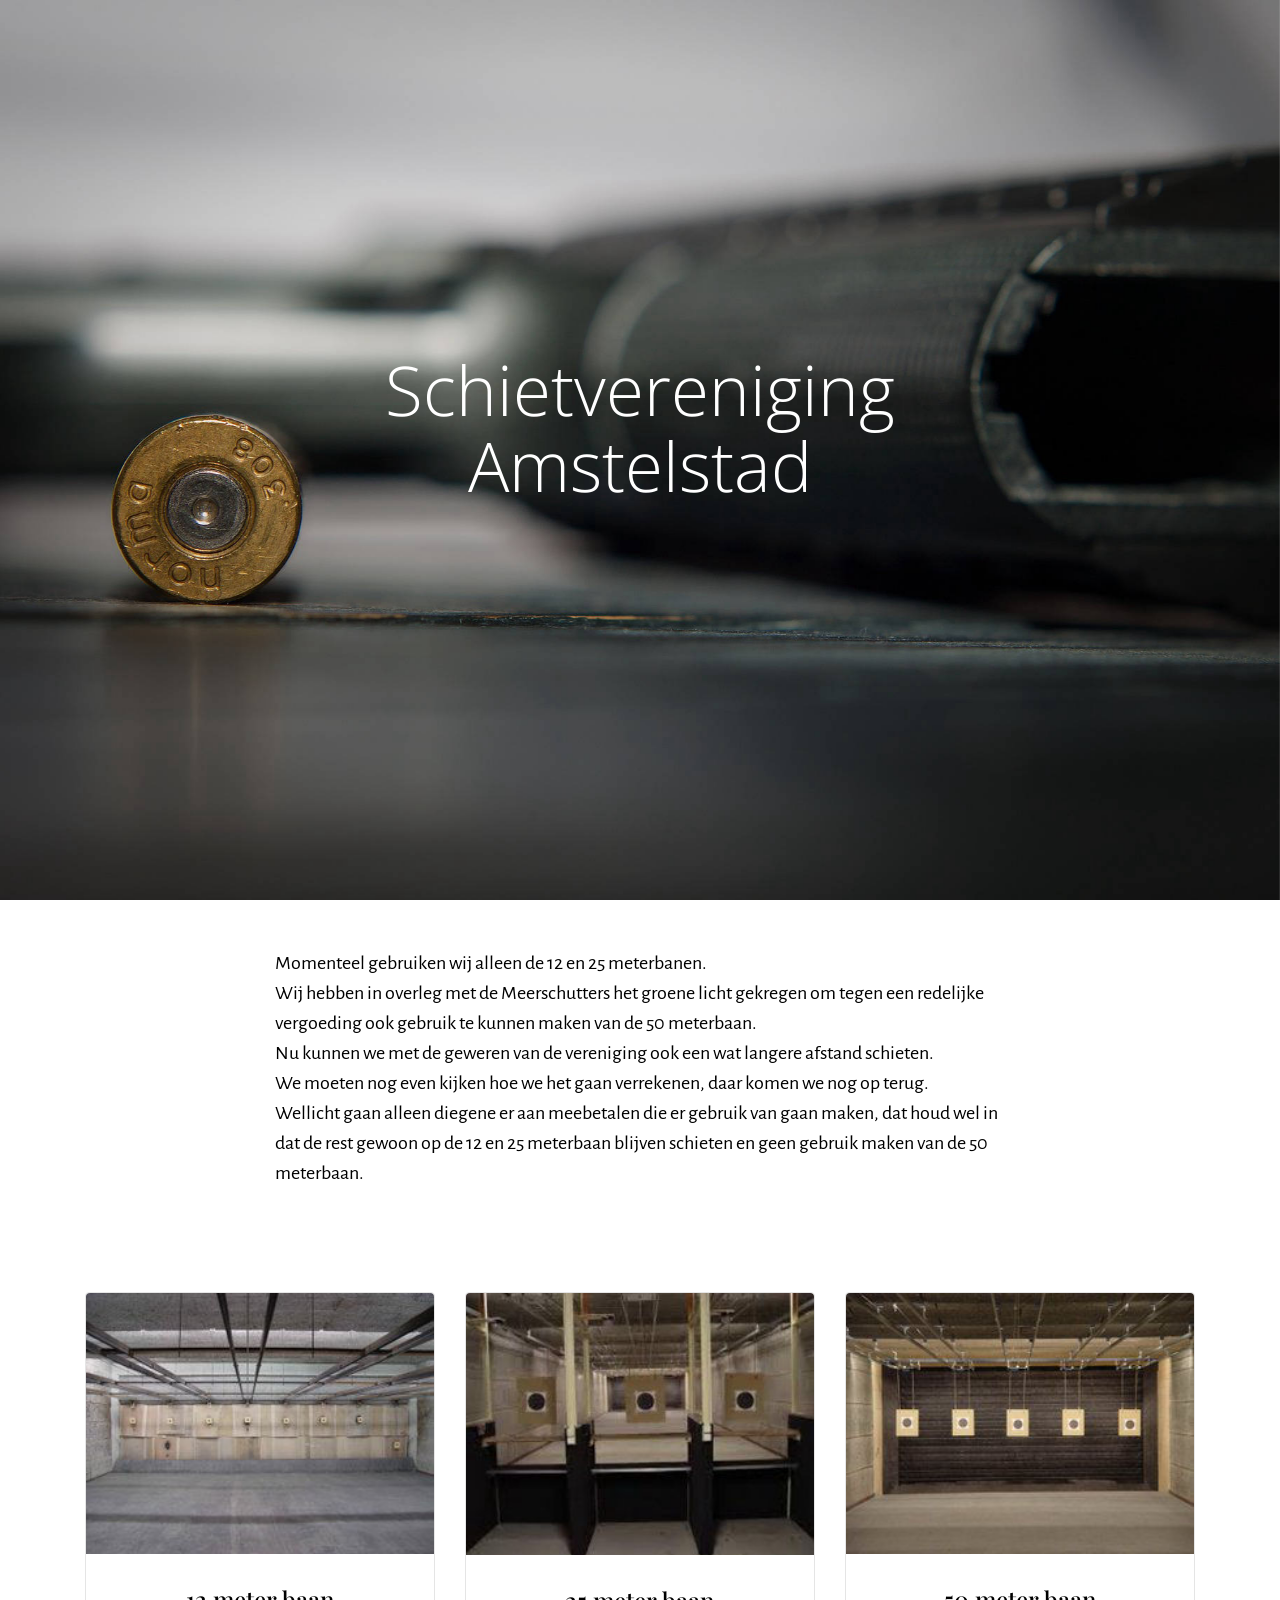
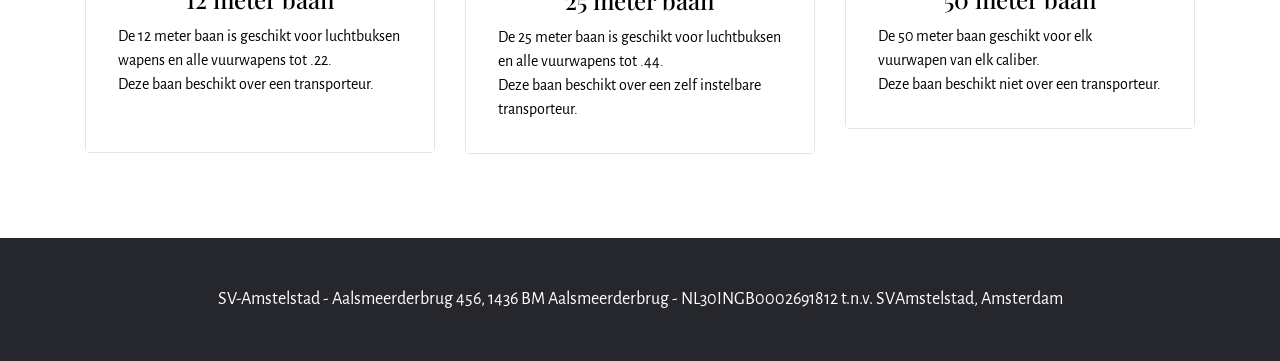
==== commit 9870b188: "create github pages" ====
--- a/index.html
+++ b/index.html
@@ -20,23 +20,7 @@
   
 </head>
 <body>
-  <div id="menu-0" custom-code="true" data-rv-view="0"><nav class="navbar navbar-light mbr-navbar navbar-fixed-top" data-rv-view="0" style="background-color: rgb(248, 248, 246);">
-    <div class="container">
-        <button class="navbar-toggler pull-right hidden-md-up" type="button" data-toggle="collapse" data-target="#exCollapsingNavbar2">
-            <div class="hamburger-icon"></div>
-        </button>
-
-        <div class="clearfix"></div>
-        <div class="collapse navbar-toggleable-sm" id="exCollapsingNavbar2">
-            <span class="navbar-logo"><a href="index.html"><img src="assets/images/mbr-1890x1920.jpg" alt="sv-amstelstad"></a></span>
-            <span><a class="navbar-brand text-primary mbr-editable-button" href="https://mobirise.com">SV Amstelstad</a></span>
-
-            
-
-            <ul class="nav navbar-nav pull-xs-right"><li class="nav-item"><a class="nav-link mbr-editable-menu-item" href="index.html">Home</a></li><li class="nav-item"><a class="nav-link mbr-editable-menu-item" href="regelement.html">Regelement</a></li><li class="nav-item"><a class="nav-link mbr-editable-menu-item" href="contact.html">Contact</a></li></ul>
-        </div>
-    </div>
-</nav></div>
+  <div id="menu-0" custom-code="true" data-rv-view="0"></div>
 
 <section class="mbr-section mbr-section-full mbr-parallax-background mbr-after-navbar" id="header1-i" data-rv-view="2" style="background-image: url(assets/images/mbr-1920x1280.jpg);">
     <div class="mbr-table-cell">
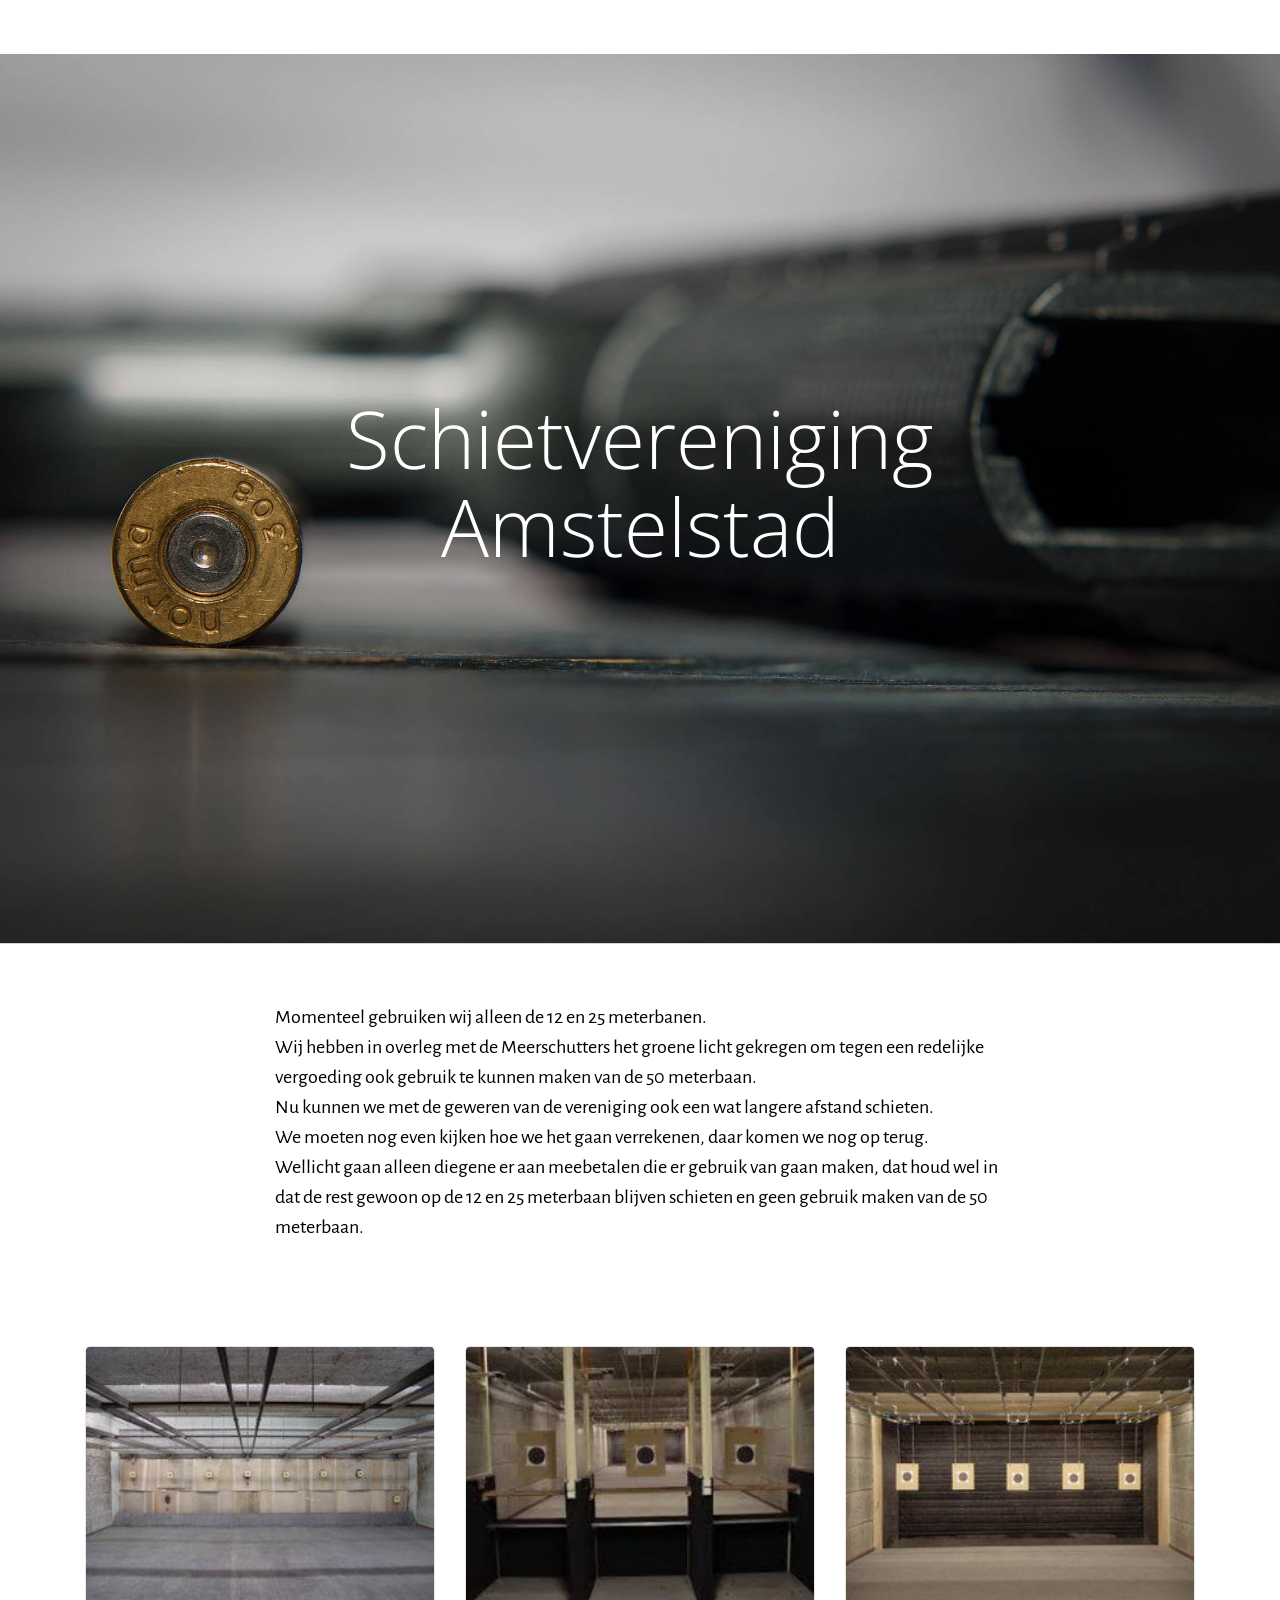
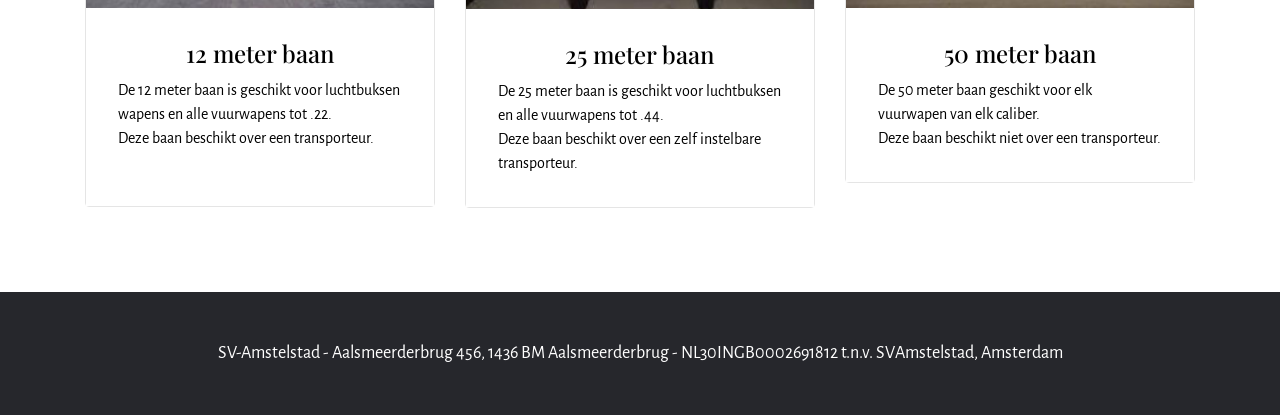
==== commit e8917933: "create github pages" ====
--- a/index.html
+++ b/index.html
@@ -22,14 +22,14 @@
 <body>
   <div id="menu-0" custom-code="true" data-rv-view="0"></div>
 
-<section class="mbr-section mbr-section-full mbr-parallax-background mbr-after-navbar" id="header1-i" data-rv-view="2" style="background-image: url(assets/images/mbr-1920x1280.jpg);">
+<div id="header1-i" custom-code="true" data-rv-view="2" class="mbr-after-navbar"><section class="mbr-section mbr-section-full mbr-parallax-background mbr-after-navbar" data-rv-view="2" style="background-image: url(assets/images/mbr-1920x1280.jpg);">
     <div class="mbr-table-cell">
         
         <div class="container">
             <div class="row">
                 <div class="col-md-8 col-md-offset-2 text-xs-center">
 
-                    <h1 class="mbr-section-title display-1">Schietvereniging<br>Amstelstad</h1>
+                    <h1 class="mbr-section-title display-1 mbr-editable-content">Schietvereniging<br>Amstelstad</h1>
                     
                     
                 </div>
@@ -37,7 +37,7 @@
         </div>
         <a class="mbr-arrow" href="#msg-box3-n"><i class="fa fa-angle-down"></i></a>
     </div>
-</section>
+</section></div>
 
 <section class="mbr-section" id="msg-box3-n" data-rv-view="37" style="background-color: rgb(255, 255, 255); padding-top: 3rem; padding-bottom: 0rem;">
     
--- a/assets/mobirise/css/mbr-additional.css
+++ b/assets/mobirise/css/mbr-additional.css
@@ -1,5 +1,4 @@
 @import url(https://fonts.googleapis.com/css?family=Open+Sans:400,300,700);
-
 #menu-0 .navbar-toggler {
   color: #000;
 }
@@ -9,9 +8,13 @@
 #menu-0 .nav-link {
   font-size: 20px;
 }
+#header1-i {
+  
+}
 #header1-i H1 {
   color: #ffffff;
   font-family: 'Open Sans', sans-serif;
+  font-size: 500%;
 }
 #msg-box3-n .mbr-header .mbr-header__text {
   text-align: center;
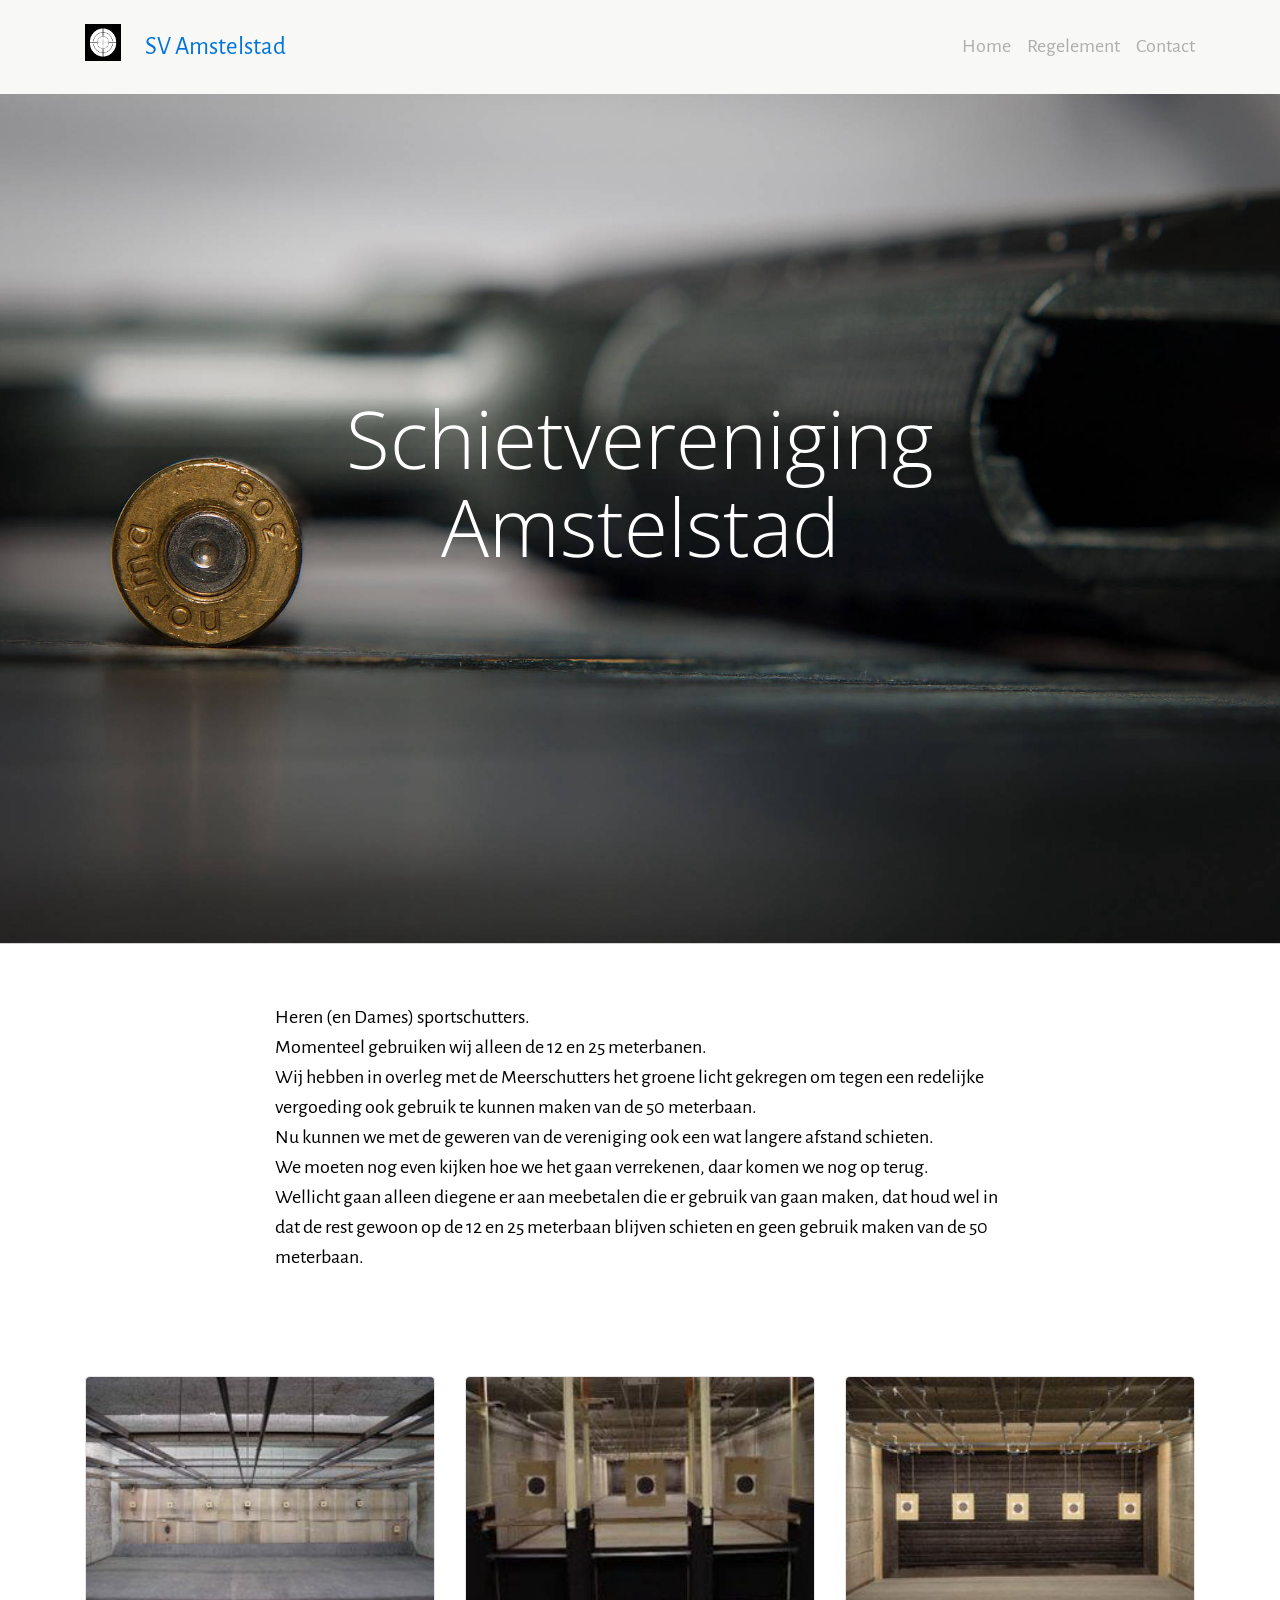
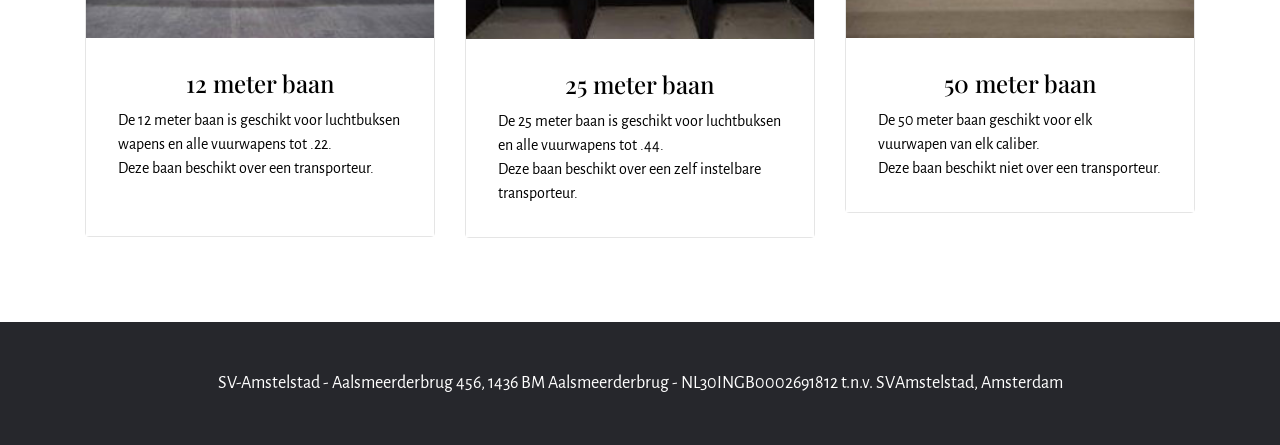
==== commit 59c9641c: "create github pages" ====
--- a/index.html
+++ b/index.html
@@ -20,9 +20,25 @@
   
 </head>
 <body>
-  <div id="menu-0" custom-code="true" data-rv-view="0"></div>
+  <div id="menu-0" custom-code="true" data-rv-view="112"><nav class="navbar navbar-light mbr-navbar navbar-fixed-top" data-rv-view="0" style="background-color: rgb(248, 248, 246);">
+    <div class="container">
+        <button class="navbar-toggler pull-right hidden-md-up" type="button" data-toggle="collapse" data-target="#exCollapsingNavbar2">
+            <div class="hamburger-icon"></div>
+        </button>
 
-<div id="header1-i" custom-code="true" data-rv-view="2" class="mbr-after-navbar"><section class="mbr-section mbr-section-full mbr-parallax-background mbr-after-navbar" data-rv-view="2" style="background-image: url(assets/images/mbr-1920x1280.jpg);">
+        <div class="clearfix"></div>
+        <div class="collapse navbar-toggleable-sm" id="exCollapsingNavbar2">
+            <span class="navbar-logo"><a href="index.html"><img src="assets/images/mbr-1890x1920.jpg" alt="sv-amstelstad"></a></span>
+            <span><a class="navbar-brand text-primary mbr-editable-button" href="https://mobirise.com">SV Amstelstad</a></span>
+
+            
+
+            <ul class="nav navbar-nav pull-xs-right"><li class="nav-item"><a class="nav-link mbr-editable-menu-item" href="index.html">Home</a></li><li class="nav-item"><a class="nav-link mbr-editable-menu-item" href="regelement.html">Regelement</a></li><li class="nav-item"><a class="nav-link mbr-editable-menu-item" href="contact.html">Contact</a></li></ul>
+        </div>
+    </div>
+</nav></div>
+
+<div id="header1-i" custom-code="true" data-rv-view="113" class="mbr-after-navbar"><section class="mbr-section mbr-section-full mbr-parallax-background mbr-after-navbar" data-rv-view="113" style="background-image: url(assets/images/mbr-1920x1280.jpg);">
     <div class="mbr-table-cell">
         
         <div class="container">
@@ -39,7 +55,7 @@
     </div>
 </section></div>
 
-<section class="mbr-section" id="msg-box3-n" data-rv-view="37" style="background-color: rgb(255, 255, 255); padding-top: 3rem; padding-bottom: 0rem;">
+<section class="mbr-section" id="msg-box3-n" data-rv-view="116" style="background-color: rgb(255, 255, 255); padding-top: 3rem; padding-bottom: 0rem;">
     
     <div class="container">
         <div class="row text-xs-center">
@@ -47,14 +63,14 @@
                 
                 
 
-                <div class="lead"><p><span style="font-size: 1.25rem;">Momenteel gebruiken wij alleen de 12 en 25 meterbanen.<br></span><span style="font-size: 1.25rem;">Wij hebben in overleg met de Meerschutters het groene licht gekregen om tegen een redelijke<br></span><span style="font-size: 1.25rem;">vergoeding ook gebruik te kunnen maken van de 50 meterbaan.<br></span><span style="font-size: 1.25rem;">Nu kunnen we met de geweren van de vereniging ook een wat langere afstand schieten.<br></span><span style="font-size: 1.25rem;">We moeten nog even kijken hoe we het gaan verrekenen, daar komen we nog op terug.<br></span><span style="font-size: 1.25rem;">Wellicht gaan alleen diegene er aan meebetalen die er gebruik van gaan maken, dat houd wel in dat de rest gewoon op de 12 en 25 meterbaan blijven schieten en geen gebruik maken van de 50 meterbaan.&nbsp;</span></p></div>
+                <div class="lead"><p>Heren (en Dames) sportschutters.<br><span style="font-size: 1.25rem;">Momenteel gebruiken wij alleen de 12 en 25 meterbanen.<br></span><span style="font-size: 1.25rem;">Wij hebben in overleg met de Meerschutters het groene licht gekregen om tegen een redelijke<br></span><span style="font-size: 1.25rem;">vergoeding ook gebruik te kunnen maken van de 50 meterbaan.<br></span><span style="font-size: 1.25rem;">Nu kunnen we met de geweren van de vereniging ook een wat langere afstand schieten.<br></span><span style="font-size: 1.25rem;">We moeten nog even kijken hoe we het gaan verrekenen, daar komen we nog op terug.<br></span><span style="font-size: 1.25rem;">Wellicht gaan alleen diegene er aan meebetalen die er gebruik van gaan maken, dat houd wel in dat de rest gewoon op de 12 en 25 meterbaan blijven schieten en geen gebruik maken van de 50 meterbaan.&nbsp;</span></p></div>
                 
             </div>
         </div>
     </div>
 </section>
 
-<section class="mbr-section mbr-section-small" id="features1-2" data-rv-view="5" style="background-color: rgb(255, 255, 255); padding-top: 4.5rem; padding-bottom: 4.5rem;">
+<section class="mbr-section mbr-section-small" id="features1-2" data-rv-view="119" style="background-color: rgb(255, 255, 255); padding-top: 4.5rem; padding-bottom: 4.5rem;">
     
     <div class="container">
         <div class="row">
@@ -96,7 +112,7 @@
     </div>
 </section>
 
-<footer class="mbr-section mbr-section-nopadding mbr-footer" id="footer1-4" data-rv-view="8" style="background-color: rgb(38, 39, 44); padding-top: 3rem; padding-bottom: 1.98rem;">
+<footer class="mbr-section mbr-section-nopadding mbr-footer" id="footer1-4" data-rv-view="122" style="background-color: rgb(38, 39, 44); padding-top: 3rem; padding-bottom: 1.98rem;">
     
     <div class="container">
         <p>SV-Amstelstad - Aalsmeerderbrug 456, 1436 BM Aalsmeerderbrug - NL30INGB0002691812 t.n.v. SVAmstelstad, Amsterdam<br></p>
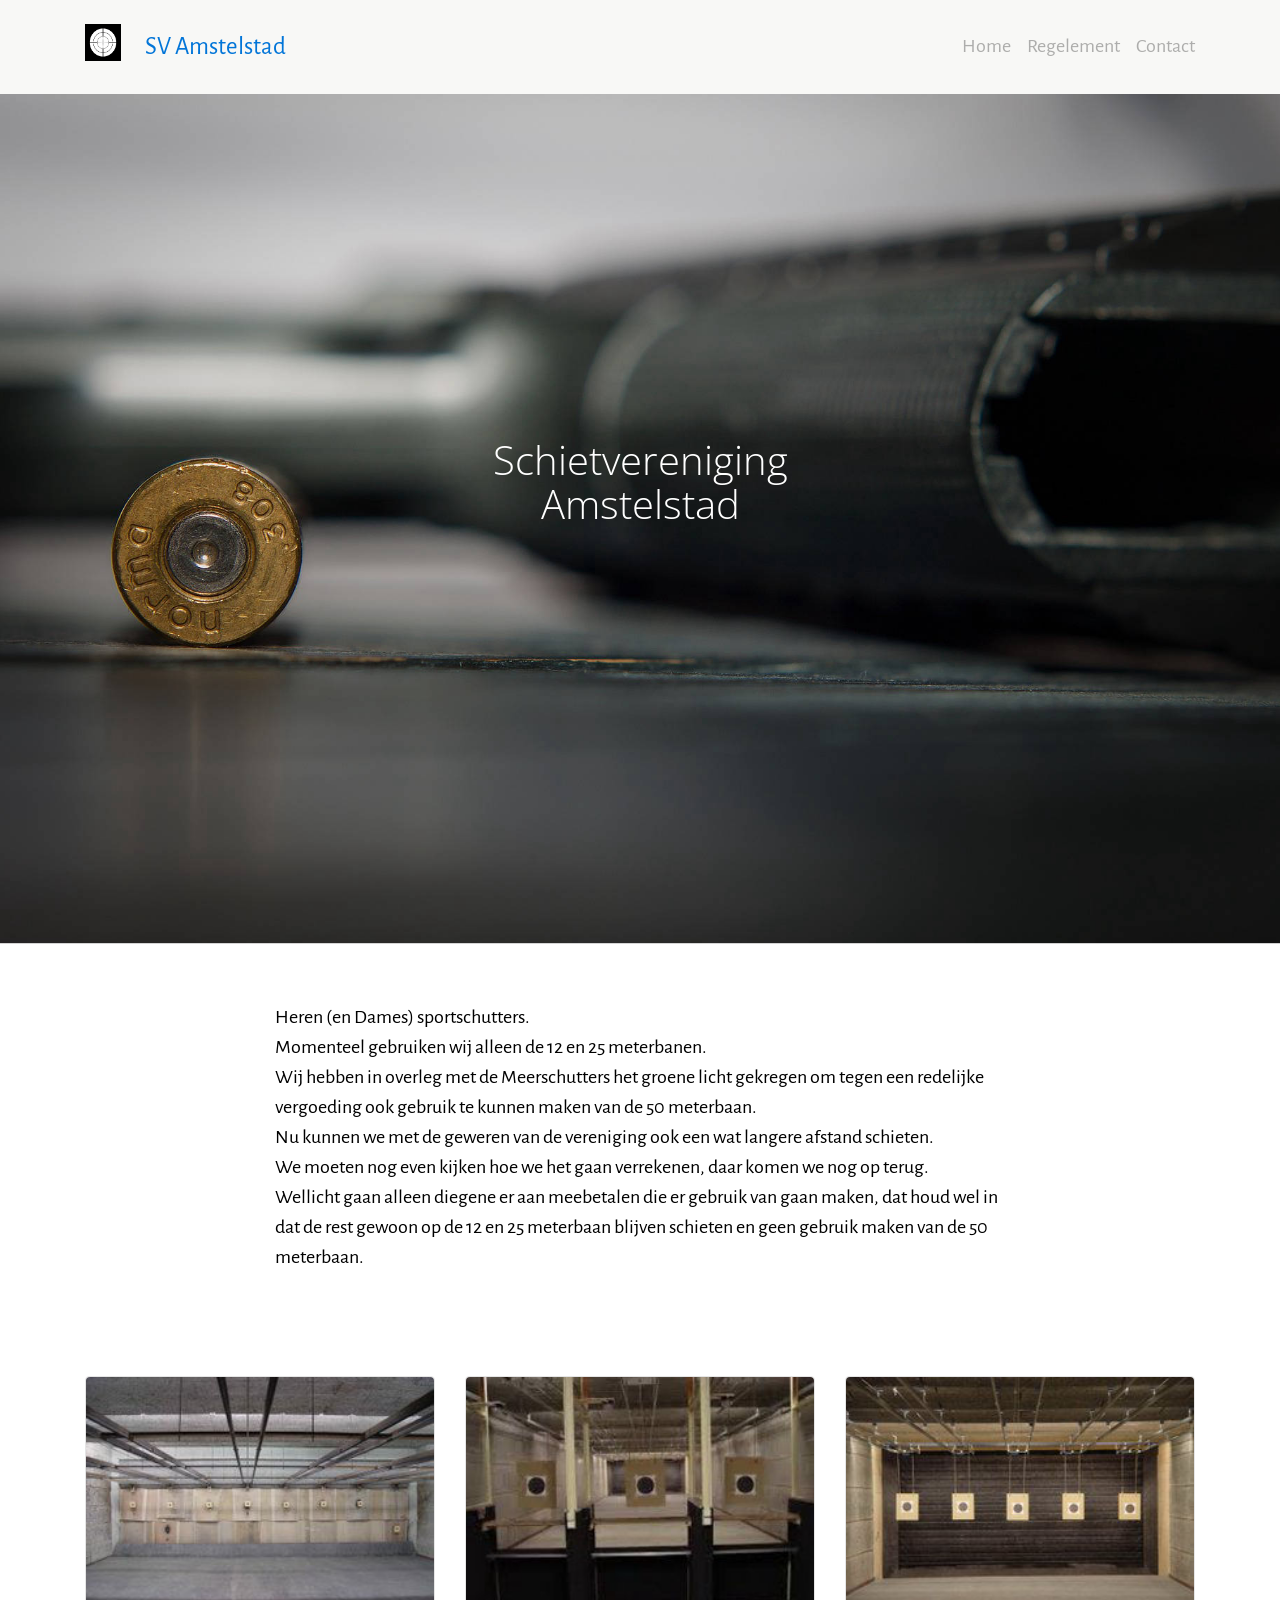
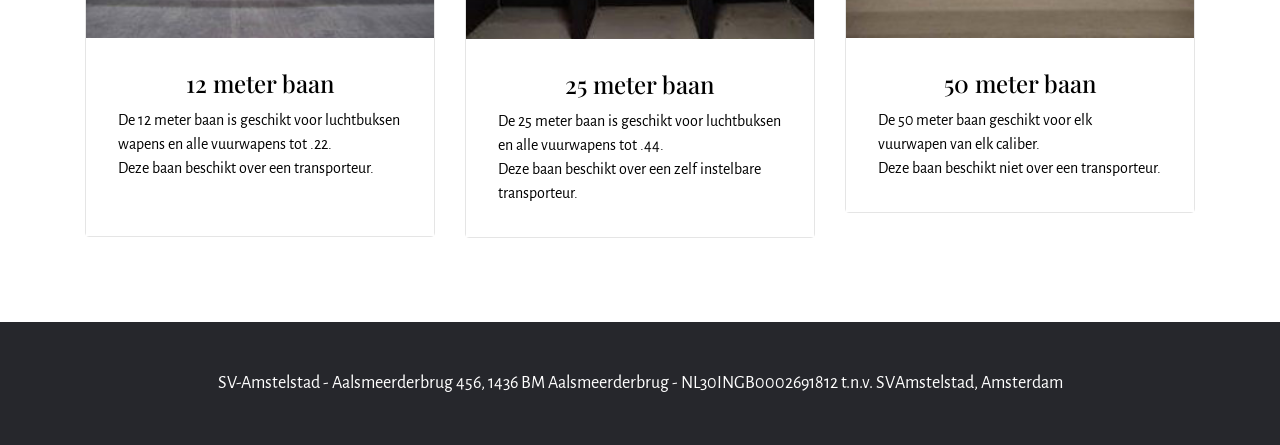
==== commit a27c07df: "create github pages" ====
--- a/index.html
+++ b/index.html
@@ -20,7 +20,7 @@
   
 </head>
 <body>
-  <div id="menu-0" custom-code="true" data-rv-view="112"><nav class="navbar navbar-light mbr-navbar navbar-fixed-top" data-rv-view="0" style="background-color: rgb(248, 248, 246);">
+  <div id="menu-0" custom-code="true" data-rv-view="0"><nav class="navbar navbar-light mbr-navbar navbar-fixed-top" data-rv-view="0" style="background-color: rgb(248, 248, 246);">
     <div class="container">
         <button class="navbar-toggler pull-right hidden-md-up" type="button" data-toggle="collapse" data-target="#exCollapsingNavbar2">
             <div class="hamburger-icon"></div>
@@ -38,7 +38,7 @@
     </div>
 </nav></div>
 
-<div id="header1-i" custom-code="true" data-rv-view="113" class="mbr-after-navbar"><section class="mbr-section mbr-section-full mbr-parallax-background mbr-after-navbar" data-rv-view="113" style="background-image: url(assets/images/mbr-1920x1280.jpg);">
+<div id="header1-i" custom-code="true" data-rv-view="1" class="mbr-after-navbar"><section class="mbr-section mbr-section-full mbr-parallax-background mbr-after-navbar" data-rv-view="113" style="background-image: url(assets/images/mbr-1920x1280.jpg);">
     <div class="mbr-table-cell">
         
         <div class="container">
@@ -55,7 +55,7 @@
     </div>
 </section></div>
 
-<section class="mbr-section" id="msg-box3-n" data-rv-view="116" style="background-color: rgb(255, 255, 255); padding-top: 3rem; padding-bottom: 0rem;">
+<section class="mbr-section" id="msg-box3-n" data-rv-view="2" style="background-color: rgb(255, 255, 255); padding-top: 3rem; padding-bottom: 0rem;">
     
     <div class="container">
         <div class="row text-xs-center">
@@ -70,7 +70,7 @@
     </div>
 </section>
 
-<section class="mbr-section mbr-section-small" id="features1-2" data-rv-view="119" style="background-color: rgb(255, 255, 255); padding-top: 4.5rem; padding-bottom: 4.5rem;">
+<section class="mbr-section mbr-section-small" id="features1-2" data-rv-view="5" style="background-color: rgb(255, 255, 255); padding-top: 4.5rem; padding-bottom: 4.5rem;">
     
     <div class="container">
         <div class="row">
@@ -112,7 +112,7 @@
     </div>
 </section>
 
-<footer class="mbr-section mbr-section-nopadding mbr-footer" id="footer1-4" data-rv-view="122" style="background-color: rgb(38, 39, 44); padding-top: 3rem; padding-bottom: 1.98rem;">
+<footer class="mbr-section mbr-section-nopadding mbr-footer" id="footer1-4" data-rv-view="8" style="background-color: rgb(38, 39, 44); padding-top: 3rem; padding-bottom: 1.98rem;">
     
     <div class="container">
         <p>SV-Amstelstad - Aalsmeerderbrug 456, 1436 BM Aalsmeerderbrug - NL30INGB0002691812 t.n.v. SVAmstelstad, Amsterdam<br></p>
--- a/assets/mobirise/css/mbr-additional.css
+++ b/assets/mobirise/css/mbr-additional.css
@@ -1,4 +1,7 @@
 @import url(https://fonts.googleapis.com/css?family=Open+Sans:400,300,700);
+#menu-0 .navbar-toggler {
+  color: #000;
+}
 #menu-0 .navbar-toggler {
   color: #000;
 }
@@ -14,7 +17,7 @@
 #header1-i H1 {
   color: #ffffff;
   font-family: 'Open Sans', sans-serif;
-  font-size: 500%;
+  font-size: 250%;
 }
 #msg-box3-n .mbr-header .mbr-header__text {
   text-align: center;
